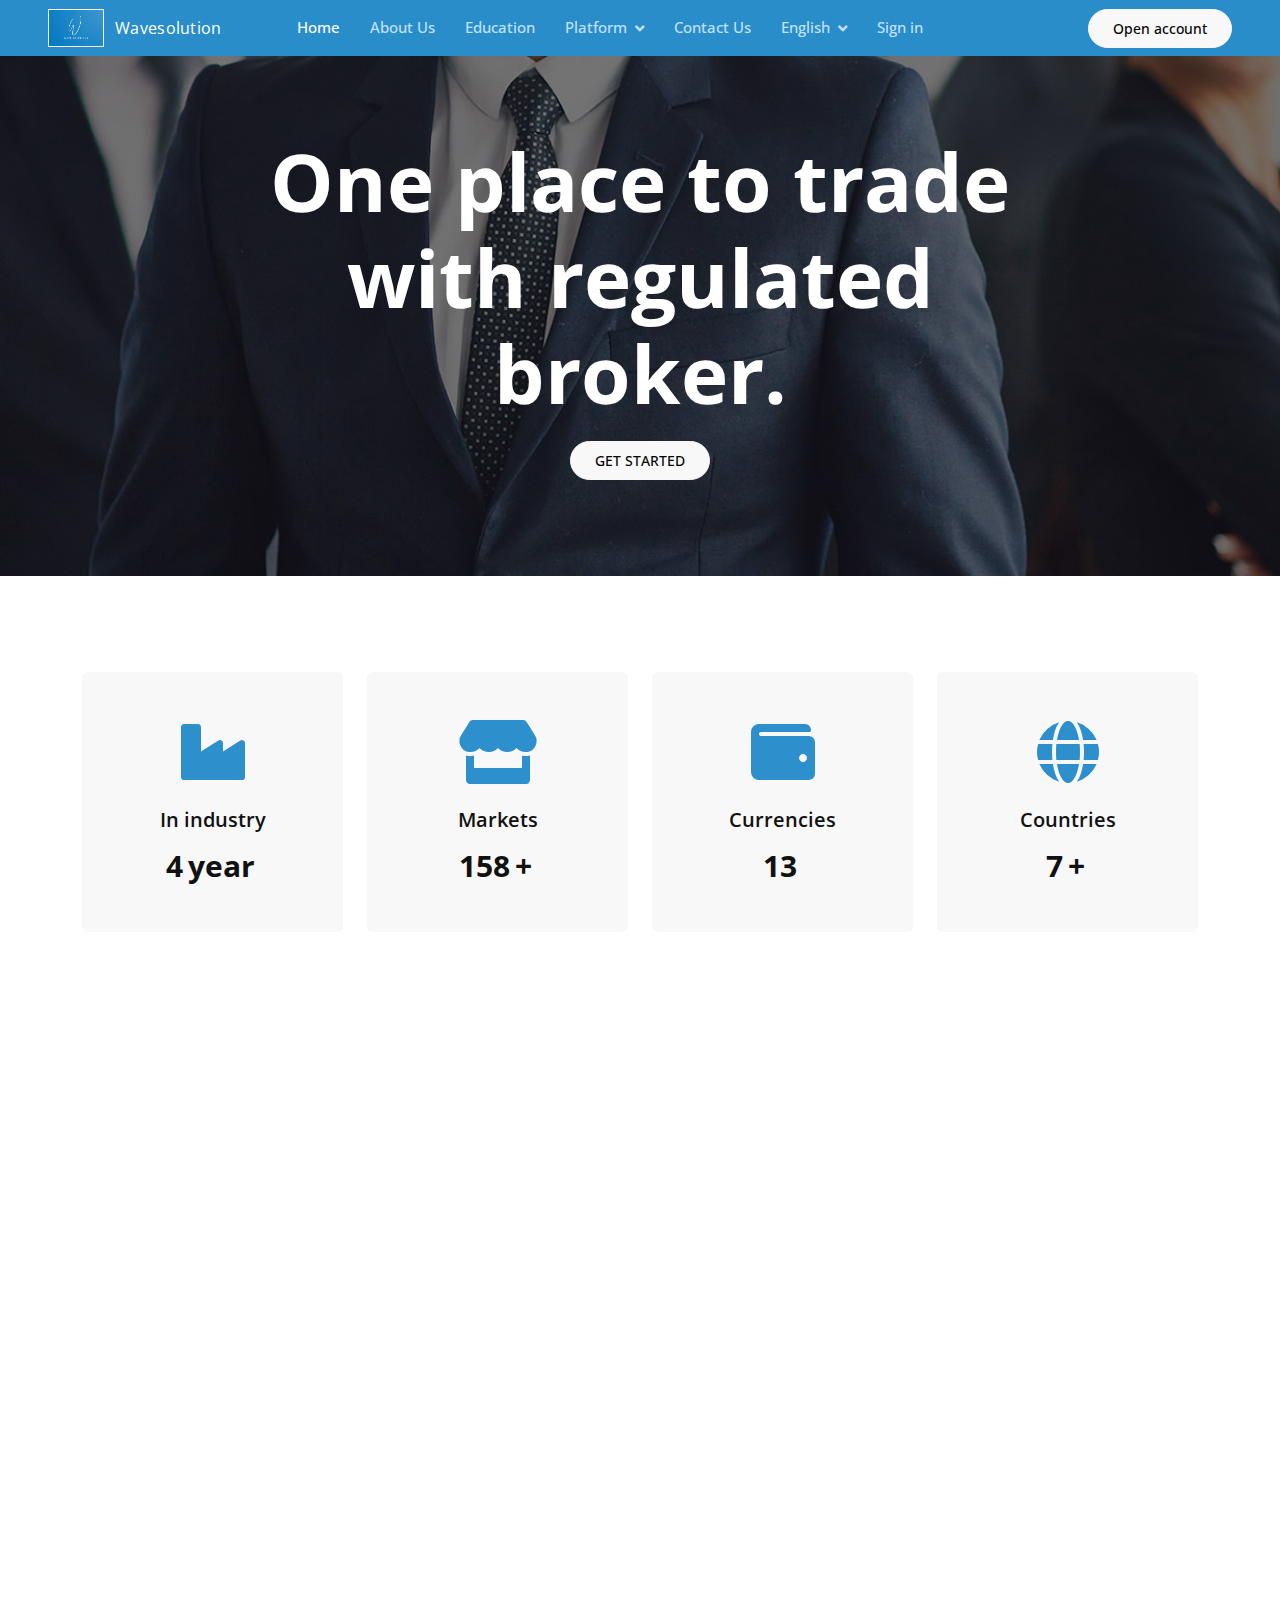
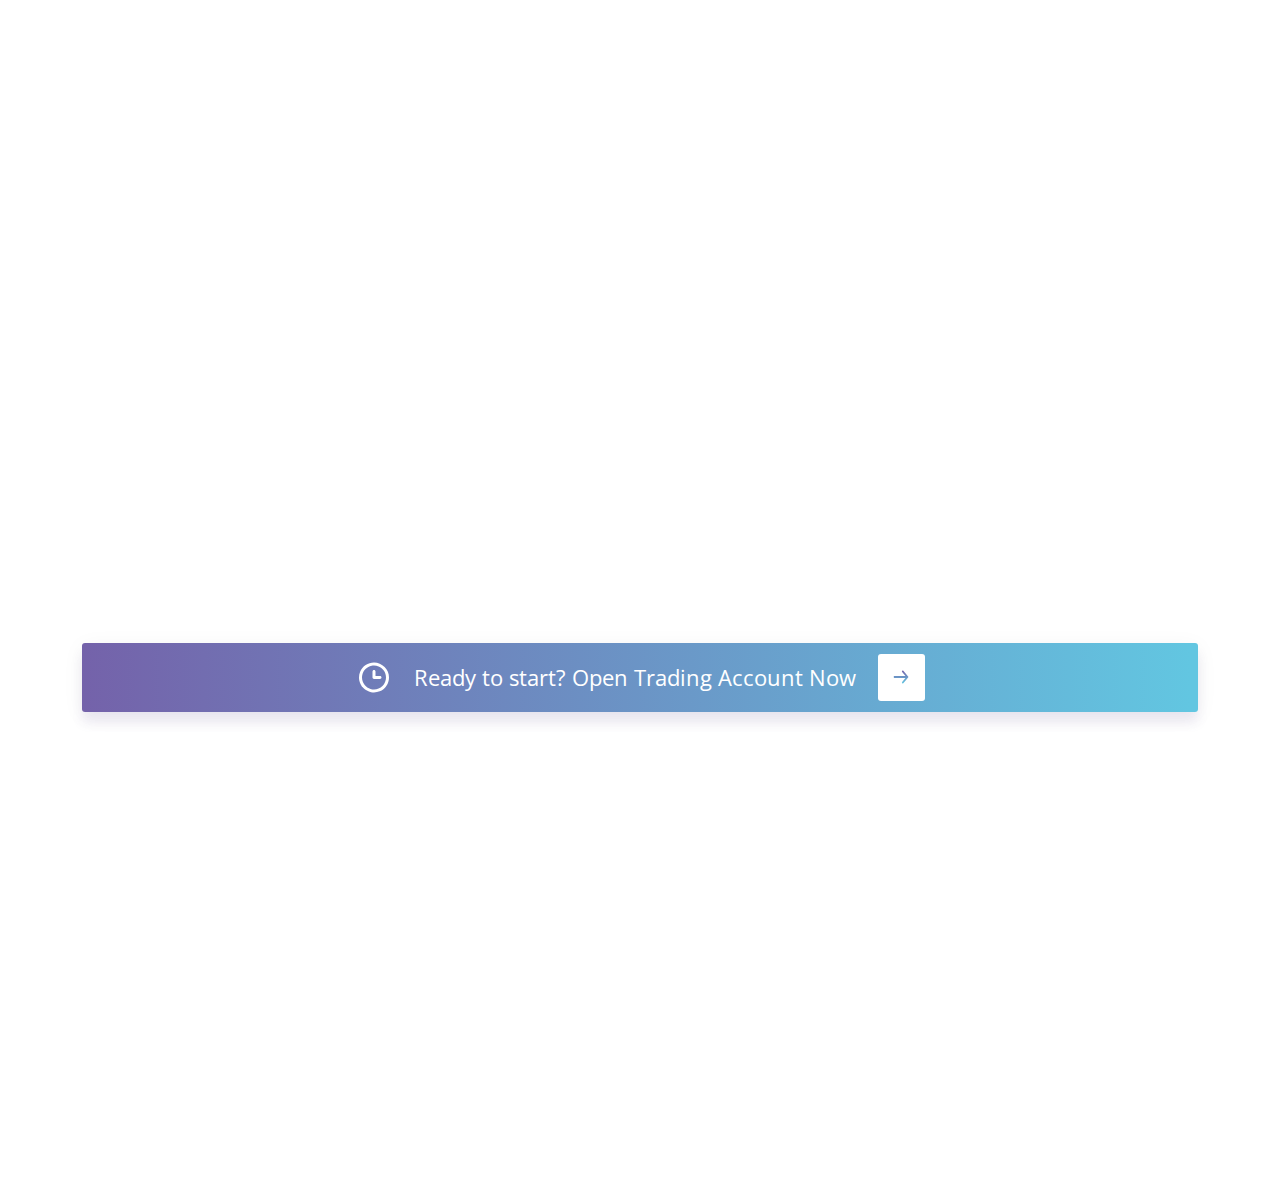
==== index.html @ cb343383 "Add links" ====
<!DOCTYPE html>
<html lang="en">

<head>
    <meta charset="utf-8">
    <title>Wavesolution - Home</title>
    <meta content="width=device-width, initial-scale=1.0" name="viewport">
    <meta content="" name="keywords">
    <meta content="" name="description">

    <!-- Favicon -->
    <link href="img/logo.jpg" rel="icon">

    <!-- Google Web Fonts -->
    <link rel="preconnect" href="https://fonts.googleapis.com">
    <link rel="preconnect" href="https://fonts.gstatic.com" crossorigin>
    <link href="https://fonts.googleapis.com/css2?family=Open+Sans:wght@400;500;600;700&display=swap" rel="stylesheet">

    <!-- Icon Font Stylesheet -->
    <link href="https://cdnjs.cloudflare.com/ajax/libs/font-awesome/5.10.0/css/all.min.css" rel="stylesheet">
    <link href="https://cdn.jsdelivr.net/npm/bootstrap-icons@1.4.1/font/bootstrap-icons.css" rel="stylesheet">

    <!-- Libraries Stylesheet -->
    <link href="lib/animate/animate.min.css" rel="stylesheet">
    <link href="lib/owlcarousel/assets/owl.carousel.min.css" rel="stylesheet">
    <link href="lib/lightbox/css/lightbox.min.css" rel="stylesheet">

    <!-- Customized Bootstrap Stylesheet -->
    <link href="css/bootstrap.min.css" rel="stylesheet">

    <!-- Template Stylesheet -->
    <link href="css/style.css" rel="stylesheet">
</head>

<body>
    <!-- Spinner Start -->
    <div id="spinner"
        class="show bg-white position-fixed translate-middle w-100 vh-100 top-50 start-50 d-flex align-items-center justify-content-center">
        <div class="spinner-border position-relative text-primary" style="width: 6rem; height: 6rem;" role="status">
        </div>
        <i class="fa fa-circle fa-2x text-primary position-absolute top-50 start-50 translate-middle"></i>
    </div>
    <!-- Spinner End -->

    <!--Header Start-->
    <!-- Topbar Start -->
    <div class="container-fluid bg-light px-0 wow fadeIn" data-wow-delay="0.1s">
        <div class="row gx-0 align-items-center d-lg-flex">
            <!-- TradingView Widget BEGIN -->
            <div class="tradingview-widget-container">
                <div class="tradingview-widget-container__widget"></div>
                <div class="tradingview-widget-copyright"><a href="https://www.tradingview.com/markets/" rel="noopener"
                        target="_blank"><span class="blue-text">Markets</span></a> by TradingView</div>
                <script type="text/javascript"
                    src="https://s3.tradingview.com/external-embedding/embed-widget-ticker-tape.js" async>
                    {
                        "symbols": [{
                                "proName": "FOREXCOM:SPXUSD",
                                "title": "S&P 500"
                            },
                            {
                                "proName": "FOREXCOM:NSXUSD",
                                "title": "US 100"
                            },
                            {
                                "proName": "FX_IDC:EURUSD",
                                "title": "EUR/USD"
                            },
                            {
                                "proName": "BITSTAMP:BTCUSD",
                                "title": "Bitcoin"
                            },
                            {
                                "proName": "BITSTAMP:ETHUSD",
                                "title": "Ethereum"
                            },
                            {
                                "description": "",
                                "proName": "BINANCE:BTCUSDT"
                            },
                            {
                                "description": "",
                                "proName": "NSE:NIFTY"
                            },
                            {
                                "description": "",
                                "proName": "NSE:BANKNIFTY"
                            },
                            {
                                "description": "",
                                "proName": "BITSTAMP:BTCUSD"
                            },
                            {
                                "description": "",
                                "proName": "OANDA:XAUUSD"
                            },
                            {
                                "description": "",
                                "proName": "FX:EURUSD"
                            },
                            {
                                "description": "",
                                "proName": "BINANCE:ETHUSDT"
                            },
                            {
                                "description": "",
                                "proName": "BINANCE:BTCUSDTPERP"
                            },
                            {
                                "description": "",
                                "proName": "TVC:DXY"
                            },
                            {
                                "description": "",
                                "proName": "FX:GBPUSD"
                            },
                            {
                                "description": "",
                                "proName": "FX:USDJPY"
                            },
                            {
                                "description": "",
                                "proName": "COINBASE:BTCUSD"
                            },
                            {
                                "description": "",
                                "proName": "AMEX:SPY"
                            },
                            {
                                "description": "",
                                "proName": "NASDAQ:AAPL"
                            },
                            {
                                "description": "",
                                "proName": "NASDAQ:AAPL"
                            },
                            {
                                "description": "",
                                "proName": "SP:SPX"
                            },
                            {
                                "description": "",
                                "proName": "BYBIT:BTCUSDT"
                            },
                            {
                                "description": "",
                                "proName": "FX:GBPJPY"
                            },
                            {
                                "description": "",
                                "proName": "FX:GBPJPY"
                            },
                            {
                                "description": "",
                                "proName": "NASDAQ:TSLA"
                            },
                            {
                                "description": "",
                                "proName": "TVC:GOLD"
                            },
                            {
                                "description": "",
                                "proName": "OANDA:EURUSD"
                            },
                            {
                                "description": "",
                                "proName": "BINANCE:SOLUSDT"
                            },
                            {
                                "description": "",
                                "proName": "NSE:BANKNIFTY1!"
                            },
                            {
                                "description": "",
                                "proName": "CME_MINI:ES1!"
                            },
                            {
                                "description": "",
                                "proName": "CME_MINI:ES1!"
                            },
                            {
                                "description": "",
                                "proName": "FX:AUDUSD"
                            },
                            {
                                "description": "",
                                "proName": "SGX:IN1!"
                            },
                            {
                                "description": "",
                                "proName": "NSE:NIFTY1!"
                            },
                            {
                                "description": "",
                                "proName": "OANDA:GBPUSD"
                            },
                            {
                                "description": "",
                                "proName": "OANDA:GBPJPY"
                            },
                            {
                                "description": "",
                                "proName": "BITSTAMP:ETHUSD"
                            },
                            {
                                "description": "",
                                "proName": "FOREXCOM:XAUUSD"
                            },
                            {
                                "description": "",
                                "proName": "CURRENCYCOM:US30"
                            },
                            {
                                "description": "",
                                "proName": "NASDAQ:QQQ"
                            },
                            {
                                "description": "",
                                "proName": "TVC:USOIL"
                            },
                            {
                                "description": "",
                                "proName": "COINBASE:ETHUSD"
                            },
                            {
                                "description": "",
                                "proName": "OANDA:NAS100USD"
                            },
                            {
                                "description": "",
                                "proName": "FX:USDCAD"
                            },
                            {
                                "description": "",
                                "proName": "INDEX:BTCUSD"
                            },
                            {
                                "description": "",
                                "proName": "BINANCE:ADAUSDT"
                            },
                            {
                                "description": "",
                                "proName": "NASDAQ:AMZN"
                            },
                            {
                                "description": "",
                                "proName": "CURRENCYCOM:US100"
                            },
                            {
                                "description": "",
                                "proName": "BYBIT:BTCUSD"
                            },
                            {
                                "description": "",
                                "proName": "OANDA:US30USD"
                            },
                            {
                                "description": "",
                                "proName": "OANDA:AUDUSD"
                            },
                            {
                                "description": "",
                                "proName": "NSE:RELIANCE"
                            },
                            {
                                "description": "",
                                "proName": "CME_MINI:NQ1!"
                            },
                            {
                                "description": "",
                                "proName": "BINANCE:BNBUSDT"
                            },
                            {
                                "description": "",
                                "proName": "FX:EURJPY"
                            },
                            {
                                "description": "",
                                "proName": "BINANCE:ETHUSDTPERP"
                            },
                            {
                                "description": "",
                                "proName": "OANDA:USDJPY"
                            }
                        ],
                        "showSymbolLogo": true,
                        "colorTheme": "light",
                        "isTransparent": false,
                        "displayMode": "adaptive",
                        "locale": "en"
                    }
                </script>
            </div>
            <!-- TradingView Widget END -->
        </div>
    </div>
    <!-- Topbar End -->


    <!-- Navbar Start -->
    <nav class="navbar navbar-expand-lg bg-primary navbar-dark sticky-top py-lg-0 px-lg-5 wow fadeIn"
        data-wow-delay="0.1s">
        
        <a href="index.html" class="navbar-brand m-0 p-0 fx-center">
            <img class="logo-img mr-11" src="img/logo.jpg" alt="Logo">
            <h1 class="fw-bold text-primary m-0 logo-title">wavesolution</h1>
        </a>
        <button type="button" class="navbar-toggler me-3" data-bs-toggle="collapse" data-bs-target="#navbarCollapse">
            <span class="navbar-toggler-icon"></span>
        </button>
        <div class="collapse navbar-collapse" id="navbarCollapse">
            <div class="navbar-nav me-auto p-3 p-lg-0">
                <a href="index.html" class="nav-item nav-link active">Home</a>
                <a href="about.html" class="nav-item nav-link">About Us</a>
                <a href="education.html" class="nav-item nav-link">Education</a>
                <div class="nav-item dropdown">
                    <a href="#" class="nav-item dropdown-toggle nav-link" data-bs-toggle="dropdown">Platform</a>
                    <div class="dropdown-menu border-0 rounded-0 rounded-bottom m-0">
                        <a href="trade.html" class="dropdown-item">Web platform</a>
                    </div>
                </div>
                <a href="contact.html" class="nav-item nav-link">Contact Us</a>
                <div class="nav-item dropdown">
                    <a href="#" class="nav-item dropdown-toggle nav-link" data-bs-toggle="dropdown">English</a>
                    <div class="dropdown-menu border-0 rounded-0 rounded-bottom m-0">
                        <a href="#" class="dropdown-item">Italiano</a>
                    </div>
                </div>
                <a href="https://account.wave-solution.com" class="nav-item nav-link">Sign in</a>

            </div>
            <a href="https://account.wave-solution.com" class="btn btn-sm btn-c-sm btn-light rounded-pill py-2 d-none px-4 d-lg-block">Open account</a>
        </div>
    </nav>
    <!-- Navbar End -->
    <!--Header Ends-->


    <!-- Carousel Start -->
    <div class="container-fluid p-0 mb-5 wow fadeIn" data-wow-delay="0.1s">
        <div id="header-carousel" class="carousel slide" data-bs-ride="carousel">
            <!-- <div class="carousel-indicators">
                <button type="button" data-bs-target="#header-carousel" data-bs-slide-to="0" class="active" aria-current="true" aria-label="Slide 1">
                    <img class="img-fluid" src="img/carousel-1.jpg" alt="Image">
                </button>
            </div> -->
            <div class="carousel-inner">
                <div class="carousel-item active">
                    <img class="w-100 img" src="img/carousel-1.jpg" alt="Image">
                    <div class="carousel-caption">
                        <div class="p-3" style="max-width: 900px;">
                            <h1 class="display-1 text-white mb-0 animated zoomIn">One place to trade with regulated
                                broker.</h1>
                            <a href="https://account.wave-solution.com"
                                class="btn btn-sm btn-c-sm btn-light rounded-pill py-2 px-4 d-lg-block mxw m-20-auto">GET
                                STARTED</a>
                        </div>
                    </div>
                </div>
            </div>
            <!-- <button class="carousel-control-prev" type="button" data-bs-target="#header-carousel"
                data-bs-slide="prev">
                <span class="carousel-control-prev-icon" aria-hidden="true"></span>
                <span class="visually-hidden">Previous</span>
            </button>
            <button class="carousel-control-next" type="button" data-bs-target="#header-carousel"
                data-bs-slide="next">
                <span class="carousel-control-next-icon" aria-hidden="true"></span>
                <span class="visually-hidden">Next</span>
            </button> -->
        </div>
    </div>
    <!-- Carousel End -->


    <!-- Facts Start -->
    <div class="container-xxl py-5">
        <div class="container">
            <div class="row g-4">
                <div class="col-lg-3 col-md-6 wow fadeInUp" data-wow-delay="0.1s">
                    <div class="fact-item bg-light rounded text-center h-100 p-5">
                        <i class="fa fa-industry fa-4x text-primary mb-4"></i>
                        <h5 class="mb-3">In industry</h5>
                        <div class="fx-centerX counterUp">
                            <h1 class="display-5 mb-0" data-toggle="counter-up">11</h1>
                            <h1 class="display-5 mb-0">year</h1>
                        </div>
                    </div>
                </div>
                <div class="col-lg-3 col-md-6 wow fadeInUp" data-wow-delay="0.3s">
                    <div class="fact-item bg-light rounded text-center h-100 p-5">
                        <i class="fa fa-store fa-4x text-primary mb-4"></i>
                        <h5 class="mb-3">Markets</h5>
                        <div class="fx-centerX counterUp">
                            <h1 class="display-5 mb-0" data-toggle="counter-up">450</h1>
                            <h1 class="display-5 mb-0">+</h1>
                        </div>
                    </div>
                </div>
                <div class="col-lg-3 col-md-6 wow fadeInUp" data-wow-delay="0.5s">
                    <div class="fact-item bg-light rounded text-center h-100 p-5 counterUp">
                        <i class="fa fa-wallet fa-4x text-primary mb-4"></i>
                        <h5 class="mb-3">Currencies</h5>
                        <h1 class="display-5 mb-0" data-toggle="counter-up">38</h1>
                    </div>
                </div>
                <div class="col-lg-3 col-md-6 wow fadeInUp" data-wow-delay="0.1s">
                    <div class="fact-item bg-light rounded text-center h-100 p-5">
                        <i class="fa fa-globe fa-4x text-primary mb-4"></i>
                        <h5 class="mb-3">Countries</h5>
                        <div class="fx-centerX counterUp">
                            <h1 class="display-5 mb-0" data-toggle="counter-up">20</h1>
                            <h1 class="display-5 mb-0">+</h1>
                        </div>
                    </div>
                </div>
            </div>
        </div>
    </div>
    <!-- Facts End -->


    <!-- About Start -->
    <div class="container-xxl py-5">
        <div class="container">
            <div class="row g-5">
                <div class="col-lg-6 wow fadeInUp" data-wow-delay="0.1s">
                    <div class="img-border br">
                        <img class="img-fluid" src="img/mt5.png" alt="metaTrader5">
                    </div>
                </div>
                <div class="col-lg-6 wow fadeInUp" data-wow-delay="0.5s">
                    <div class="h-100">
                        <h6 class="section-title bg-white text-start text-primary pe-3">The most advanced trading
                            platform</h6>
                        <h1 class="display-6 mb-4">Welcome to the <span class="text-primary">MT5</span> Platform.</h1>
                        <div class="fx-center-max">
                            <ul class="tr-cur pdl-none">
                                <li class="active deviceList" data-trader="windows">WINDOWS</li>
                                <li class="deviceList" data-trader="android">ANDROID</li>
                                <li class="deviceList" data-trader="ios">IOS</li>
                            </ul>
                        </div>
                        <div class="device-container">
                            <div class="device-content active" id="windows">
                                <h3>Trade on Windows</h3>
                                <p>Ideal for traders on the go, MT5 mobile brings new order types and detailed market
                                    depth information straight to your mobile device. Available for iOS and Android.</p>
                                <p class="dnf">Download for</p>
                                <ul class="download-list pdl-none">
                                    <li class="download-item">
                                        <a class="download-link fx_center"
                                            href="https://download.mql5.com/cdn/web/metaquotes.software.corp/mt5/mt5setup.exe?utm_source=www.metatrader5.com&utm_campaign=download">
                                            <svg class="icon" width="22" height="22" fill="none"
                                                xmlns="http://www.w3.org/2000/svg">
                                                <path
                                                    d="M0 3.16181L8.9375 1.92706V10.5889H0V3.16181ZM10.0368 1.78681L22 0V10.4479H10.0368V1.78681ZM0 11.5521H8.9375V20.2139L0 18.9743V11.5521ZM10.0368 11.5521H22V22L10.1771 20.3493L10.0368 11.5521Z"
                                                    fill="#293838" />
                                            </svg>
                                            <p class="text">WINDOWS</p>
                                        </a>
                                    </li>
                                </ul>
                            </div>
                            <div class="device-content" id="android">
                                <h3>Trade on Android</h3>
                                <p>Ideal for traders on the go, MT5 mobile brings new order types and detailed market
                                    depth information straight to your mobile device. Available for iOS and Android.</p>
                                <p class="dnf">Download for</p>
                                <ul class="download-list pdl-none">
                                    <li class="download-item">
                                        <a class="download-link fx_center" target="_blank"
                                            href="https://play.google.com/store/apps/details?id=net.metaquotes.metatrader5&hl=en&referrer=ref_id%3d5188164303003803572%26server%3dInvestGroup-Server">
                                            <svg class="icon" width="22" height="22" viewBox="0 0 22 22" fill="none"
                                                xmlns="http://www.w3.org/2000/svg">
                                                <path
                                                    d="M5.225 8.78697V13.7631C5.225 14.4245 4.70525 14.9532 4.04319 14.9532C3.38594 14.9532 2.75 14.4203 2.75 13.7631V8.78697C2.75 8.13797 3.38594 7.60515 4.04319 7.60515C4.69219 7.60515 5.225 8.13797 5.225 8.78697V8.78697ZM5.68906 15.5334C5.68906 16.2381 6.25625 16.8053 6.96094 16.8053H7.81619L7.82925 19.4308C7.82925 21.0162 10.2011 21.0038 10.2011 19.4308V16.8053H11.7996V19.4308C11.7996 21.008 14.1845 21.0121 14.1845 19.4308V16.8053H15.0521C15.2186 16.8047 15.3833 16.7714 15.5369 16.7072C15.6904 16.643 15.8298 16.5491 15.9471 16.431C16.0644 16.3129 16.1573 16.1728 16.2204 16.0188C16.2835 15.8648 16.3157 15.6999 16.3151 15.5334V7.82515H5.68906V15.5334ZM16.3453 7.40784H5.64163C5.64163 5.56878 6.74162 3.97034 8.37444 3.13709L7.55356 1.62047C7.43325 1.41009 7.7385 1.27672 7.84163 1.45684L8.67488 2.98653C10.1743 2.32034 11.8979 2.35472 13.3286 2.98653L14.1577 1.46097C14.2649 1.27603 14.5661 1.41353 14.4457 1.62459L13.6249 3.13709C15.2446 3.97034 16.3446 5.56947 16.3446 7.40784H16.3453ZM9.01037 5.02291C9.01037 4.90329 8.96286 4.78858 8.87828 4.704C8.7937 4.61942 8.67899 4.57191 8.55937 4.57191C8.31462 4.57191 8.12144 4.77816 8.12144 5.02291C8.12144 5.26766 8.31944 5.4739 8.55937 5.4739C8.81306 5.4739 9.01037 5.26766 9.01037 5.02291ZM13.8834 5.02291C13.8839 4.90525 13.8383 4.79207 13.7563 4.70772C13.6742 4.62338 13.5624 4.57461 13.4447 4.57191C13.3251 4.57191 13.2104 4.61942 13.1258 4.704C13.0413 4.78858 12.9937 4.90329 12.9937 5.02291C12.9937 5.14252 13.0413 5.25723 13.1258 5.34181C13.2104 5.42639 13.3251 5.4739 13.4447 5.4739C13.6854 5.4739 13.8834 5.26766 13.8834 5.02291V5.02291ZM17.9568 7.60584C17.3078 7.60584 16.775 8.12559 16.775 8.78765V13.7638C16.775 14.4252 17.3078 14.9538 17.9568 14.9538C18.6189 14.9538 19.25 14.421 19.25 13.7638V8.78765C19.25 8.12628 18.6141 7.60584 17.9568 7.60584Z"
                                                    fill="black" />
                                            </svg>
                                            <p class="text">ANDROID</p>
                                        </a>
                                    </li>
                                </ul>
                            </div>
                            <div class="device-content" id="ios">
                                <h3>Trade on iOS</h3>
                                <p>Ideal for traders on the go, MT5 mobile brings new order types and detailed market
                                    depth information straight to your mobile device. Available for iOS and Android.</p>
                                <p class="dnf">Download for</p>
                                <ul class="download-list pdl-none">
                                    <li class="download-item">
                                        <a class="download-link fx_center" target="_blank"
                                            href="https://apps.apple.com/us/app/metatrader-5-forex-stocks/id413251709">
                                            <svg class="icon" width="22" height="22" fill="none"
                                                xmlns="http://www.w3.org/2000/svg">
                                                <path
                                                    d="M20.2519 16.0321C19.7459 17.1524 19.5039 17.6533 18.854 18.6433C17.9461 20.0259 16.6642 21.7512 15.0793 21.7631C13.6697 21.7749 13.3058 20.8433 11.3927 20.8585C9.4795 20.8678 9.08096 21.78 7.66957 21.7656C6.08473 21.7512 4.87134 20.1968 3.96257 18.8168C1.42157 14.9456 1.15334 10.4085 2.7238 7.99445C3.8348 6.28268 5.59311 5.27745 7.24396 5.27745C8.92527 5.27745 9.98211 6.20145 11.3723 6.20145C12.7211 6.20145 13.5427 5.27491 15.4872 5.27491C16.9578 5.27491 18.513 6.07622 19.624 7.45884C15.989 9.45068 16.5796 14.6427 20.2519 16.0321ZM14.0115 3.72984C14.7189 2.82191 15.2553 1.54084 15.0607 0.234375C13.9066 0.313067 12.557 1.05007 11.7683 2.00453C11.0542 2.87353 10.4619 4.16476 10.6929 5.41368C11.952 5.4543 13.255 4.70376 14.0115 3.72984Z"
                                                    fill="#293838" />
                                            </svg>
                                            <p class="text">IOS</p>
                                        </a>
                                    </li>
                                </ul>
                            </div>
                        </div>
                    </div>
                </div>
            </div>
        </div>
    </div>
    <!-- About End -->


    <!-- Service Start -->
    <div class="container-xxl py-5">
        <div class="container">
            <div class="text-center mx-auto mb-5 wow fadeInUp" data-wow-delay="0.1s" style="max-width: 600px;">
                <h6 class="section-title bg-white text-center text-primary px-3">Wavesolution Capital</h6>
                <h1 class="display-6 mb-4">Why Choose Us?</h1>
            </div>
            <div class="row g-4">
                <div class="col-lg-4 col-md-6 wow fadeInUp" data-wow-delay="0.1s">
                    <div class="bx">
                        <div class="bx-wrap">
                            <svg class="icon" width="30" height="30" viewBox="0 0 30 30" fill="none"
                                xmlns="http://www.w3.org/2000/svg">
                                <path
                                    d="M12.625 26.875V24.5H17.375V26.875H24.5V29.25H5.5V26.875H12.625ZM0.75 22.125V0.75H29.25V22.125H0.75Z"
                                    fill="url(#paint0_linear_711_5)" />
                                <defs>
                                    <linearGradient id="paint0_linear_711_5" x1="15" y1="0.75" x2="15" y2="29.25"
                                        gradientUnits="userSpaceOnUse">
                                        <stop stop-color="#7462AA" />
                                        <stop offset="1" stop-color="#62C6E1" />
                                    </linearGradient>
                                </defs>
                            </svg>
                        </div>
                        <h4 class="title-mm">Trading Platforms</h4>
                        <p class="description">Give your forex trading an edge with robust, feature-rich and easy-to-use
                            MetaTrader 4, MetaTrader 5.</p>
                    </div>
                </div>
                <div class="col-lg-4 col-md-6 wow fadeInUp" data-wow-delay="0.3s">
                    <div class="bx">
                        <div class="bx-wrap">
                            <svg class="icon" width="38" height="38" viewBox="0 0 38 38" fill="none"
                                xmlns="http://www.w3.org/2000/svg">
                                <path
                                    d="M11.3999 20.2667V26.6001H17.7333M11.3999 11.4001V3.80006C11.3999 3.12818 11.6668 2.48381 12.1419 2.00872C12.617 1.53363 13.2614 1.26672 13.9333 1.26672H34.1999C34.8718 1.26672 35.5162 1.53363 35.9913 2.00872C36.4664 2.48381 36.7333 3.12818 36.7333 3.80006V24.0667C36.7333 24.7386 36.4664 25.383 35.9913 25.8581C35.5162 26.3332 34.8718 26.6001 34.1999 26.6001H26.5999L11.3999 11.4001ZM11.3999 11.4001H3.79993C3.12805 11.4001 2.48369 11.667 2.0086 12.1421C1.53351 12.6171 1.2666 13.2615 1.2666 13.9334V34.2001C1.2666 34.8719 1.53351 35.5163 2.0086 35.9914C2.48369 36.4665 3.12805 36.7334 3.79993 36.7334H24.0666C24.7385 36.7334 25.3828 36.4665 25.8579 35.9914C26.333 35.5163 26.5999 34.8719 26.5999 34.2001V26.6001L11.3999 11.4001ZM11.3999 11.4001V17.7334V11.4001ZM11.3999 11.4001H17.7333H11.3999ZM26.5999 26.6001H20.2666H26.5999ZM26.5999 26.6001V20.2667V26.6001ZM20.2666 11.4001H26.5999V17.7334L20.2666 11.4001Z"
                                    stroke="url(#paint0_linear_711_7)" />
                                <defs>
                                    <linearGradient id="paint0_linear_711_7" x1="18.9999" y1="1.26672" x2="18.9999"
                                        y2="36.7334" gradientUnits="userSpaceOnUse">
                                        <stop stop-color="#7462AA" />
                                        <stop offset="1" stop-color="#62C6E1" />
                                    </linearGradient>
                                </defs>
                            </svg>
                        </div>
                        <h4 class="title-mm">Multiple Account Types</h4>
                        <p class="description">Micro Account from only $250 Premium Account from just $1000 PAMM Account
                            for fund managers.</p>
                    </div>
                </div>
                <div class="col-lg-4 col-md-6 wow fadeInUp" data-wow-delay="0.5s">

                    <div class="bx">
                        <div class="bx-wrap">
                            <svg class="icon" width="38" height="34" viewBox="0 0 38 34" fill="none"
                                xmlns="http://www.w3.org/2000/svg">
                                <path
                                    d="M26.125 2.75C26.125 2.12011 26.3752 1.51602 26.8206 1.07062C27.266 0.625222 27.8701 0.375 28.5 0.375H33.25C33.8799 0.375 34.484 0.625222 34.9294 1.07062C35.3748 1.51602 35.625 2.12011 35.625 2.75V31.25H36.8125C37.1274 31.25 37.4295 31.3751 37.6522 31.5978C37.8749 31.8205 38 32.1226 38 32.4375C38 32.7524 37.8749 33.0545 37.6522 33.2772C37.4295 33.4999 37.1274 33.625 36.8125 33.625H1.1875C0.872555 33.625 0.57051 33.4999 0.347811 33.2772C0.125111 33.0545 0 32.7524 0 32.4375C0 32.1226 0.125111 31.8205 0.347811 31.5978C0.57051 31.3751 0.872555 31.25 1.1875 31.25H2.375V24.125C2.375 23.4951 2.62522 22.891 3.07062 22.4456C3.51602 22.0002 4.12011 21.75 4.75 21.75H9.5C10.1299 21.75 10.734 22.0002 11.1794 22.4456C11.6248 22.891 11.875 23.4951 11.875 24.125V31.25H14.25V14.625C14.25 13.9951 14.5002 13.391 14.9456 12.9456C15.391 12.5002 15.9951 12.25 16.625 12.25H21.375C22.0049 12.25 22.609 12.5002 23.0544 12.9456C23.4998 13.391 23.75 13.9951 23.75 14.625V31.25H26.125V2.75Z"
                                    fill="url(#paint0_linear_711_31)" />
                                <defs>
                                    <linearGradient id="paint0_linear_711_31" x1="19" y1="0.375" x2="19" y2="33.625"
                                        gradientUnits="userSpaceOnUse">
                                        <stop stop-color="#7462AA" />
                                        <stop offset="1" stop-color="#62C6E1" />
                                    </linearGradient>
                                </defs>
                            </svg>
                        </div>
                        <h4 class="title-mm">Forex Trading Leverage</h4>
                        <p class="description">Get competitive leverage of up to 500:1 in over 50 currency pairs and
                            widen your exposure to the global forex markets.</p>
                    </div>

                </div>
                <div class="col-lg-4 col-md-6 wow fadeInUp" data-wow-delay="0.1s">

                    <div class="bx">
                        <div class="bx-wrap">
                            <svg class="icon" width="34" height="22" viewBox="0 0 34 22" fill="none"
                                xmlns="http://www.w3.org/2000/svg">
                                <path
                                    d="M7.5 14.1667H4.33333C3.45888 14.1667 2.75 14.8756 2.75 15.7501V18.9167C2.75 19.7912 3.45888 20.5001 4.33333 20.5001H7.5C8.37445 20.5001 9.08333 19.7912 9.08333 18.9167V15.7501C9.08333 14.8756 8.37445 14.1667 7.5 14.1667Z"
                                    stroke="url(#paint0_linear_1_15)" stroke-width="2" stroke-linecap="round"
                                    stroke-linejoin="round" />
                                <path
                                    d="M29.6666 14.1667H26.5C25.6255 14.1667 24.9166 14.8756 24.9166 15.7501V18.9167C24.9166 19.7912 25.6255 20.5001 26.5 20.5001H29.6666C30.5411 20.5001 31.25 19.7912 31.25 18.9167V15.7501C31.25 14.8756 30.5411 14.1667 29.6666 14.1667Z"
                                    stroke="url(#paint1_linear_1_15)" stroke-width="2" stroke-linecap="round"
                                    stroke-linejoin="round" />
                                <path
                                    d="M18.5833 1.5H15.4166C14.5421 1.5 13.8333 2.20888 13.8333 3.08333V6.25C13.8333 7.12445 14.5421 7.83333 15.4166 7.83333H18.5833C19.4577 7.83333 20.1666 7.12445 20.1666 6.25V3.08333C20.1666 2.20888 19.4577 1.5 18.5833 1.5Z"
                                    stroke="url(#paint2_linear_1_15)" stroke-width="2" stroke-linecap="round"
                                    stroke-linejoin="round" />
                                <path
                                    d="M29.6666 4.66675H20.1666M13.8333 5.45841C11.727 5.80909 9.80033 6.85909 8.36401 8.43903C6.9277 10.019 6.06553 12.0367 5.91659 14.1667L13.8333 5.45841ZM20.1666 5.45841C22.2728 5.80909 24.1995 6.85909 25.6358 8.43903C27.0721 10.019 27.9343 12.0367 28.0833 14.1667L20.1666 5.45841ZM13.8333 4.66675H4.33325H13.8333Z"
                                    stroke="url(#paint3_linear_1_15)" stroke-width="2" stroke-linecap="round"
                                    stroke-linejoin="round" />
                                <path
                                    d="M2.74996 6.24992C3.62441 6.24992 4.33329 5.54104 4.33329 4.66659C4.33329 3.79213 3.62441 3.08325 2.74996 3.08325C1.87551 3.08325 1.16663 3.79213 1.16663 4.66659C1.16663 5.54104 1.87551 6.24992 2.74996 6.24992Z"
                                    stroke="url(#paint4_linear_1_15)" stroke-width="2" stroke-linecap="round"
                                    stroke-linejoin="round" />
                                <path
                                    d="M31.25 6.24992C32.1244 6.24992 32.8333 5.54104 32.8333 4.66659C32.8333 3.79213 32.1244 3.08325 31.25 3.08325C30.3755 3.08325 29.6666 3.79213 29.6666 4.66659C29.6666 5.54104 30.3755 6.24992 31.25 6.24992Z"
                                    stroke="url(#paint5_linear_1_15)" stroke-width="2" stroke-linecap="round"
                                    stroke-linejoin="round" />
                                <defs>
                                    <linearGradient id="paint0_linear_1_15" x1="5.91667" y1="14.1667" x2="5.91667"
                                        y2="20.5001" gradientUnits="userSpaceOnUse">
                                        <stop stop-color="#7462AA" />
                                        <stop offset="1" stop-color="#62C6E1" />
                                    </linearGradient>
                                    <linearGradient id="paint1_linear_1_15" x1="28.0833" y1="14.1667" x2="28.0833"
                                        y2="20.5001" gradientUnits="userSpaceOnUse">
                                        <stop stop-color="#7462AA" />
                                        <stop offset="1" stop-color="#62C6E1" />
                                    </linearGradient>
                                    <linearGradient id="paint2_linear_1_15" x1="16.9999" y1="1.5" x2="16.9999"
                                        y2="7.83333" gradientUnits="userSpaceOnUse">
                                        <stop stop-color="#7462AA" />
                                        <stop offset="1" stop-color="#62C6E1" />
                                    </linearGradient>
                                    <linearGradient id="paint3_linear_1_15" x1="16.9999" y1="4.66675" x2="16.9999"
                                        y2="14.1667" gradientUnits="userSpaceOnUse">
                                        <stop stop-color="#7462AA" />
                                        <stop offset="1" stop-color="#62C6E1" />
                                    </linearGradient>
                                    <linearGradient id="paint4_linear_1_15" x1="2.74996" y1="3.08325" x2="2.74996"
                                        y2="6.24992" gradientUnits="userSpaceOnUse">
                                        <stop stop-color="#7462AA" />
                                        <stop offset="1" stop-color="#62C6E1" />
                                    </linearGradient>
                                    <linearGradient id="paint5_linear_1_15" x1="31.25" y1="3.08325" x2="31.25"
                                        y2="6.24992" gradientUnits="userSpaceOnUse">
                                        <stop stop-color="#7462AA" />
                                        <stop offset="1" stop-color="#62C6E1" />
                                    </linearGradient>
                                </defs>
                            </svg>
                        </div>
                        <h4 class="title-mm">Superior Trading Tools</h4>
                        <p class="description">18 Trading Tools Execute Trades directly with One Click Trading Breaking
                            Market News and Analysis.</p>
                    </div>

                </div>
                <div class="col-lg-4 col-md-6 wow fadeInUp" data-wow-delay="0.3s">

                    <div class="bx">
                        <div class="bx-wrap">
                            <svg class="icon" width="32" height="32" viewBox="0 0 32 32" fill="none"
                                xmlns="http://www.w3.org/2000/svg">
                                <path
                                    d="M28.5004 16.0001H3.41246M29.102 1.35427H2.89788C2.48485 1.3646 2.09222 1.53596 1.80379 1.83178C1.51537 2.1276 1.354 2.52444 1.35413 2.9376V29.1418C1.35413 29.5617 1.52094 29.9644 1.81787 30.2614C2.11481 30.5583 2.51753 30.7251 2.93746 30.7251H29.1416C29.5616 30.7251 29.9643 30.5583 30.2612 30.2614C30.5581 29.9644 30.725 29.5617 30.725 29.1418V2.89802C30.7198 2.69007 30.6738 2.48517 30.5894 2.29503C30.5051 2.10489 30.3841 1.93324 30.2334 1.78988C30.0827 1.64651 29.9052 1.53425 29.711 1.45951C29.5169 1.38476 29.31 1.349 29.102 1.35427V1.35427ZM3.41246 7.6401H6.57913V10.8068H3.41246V7.6401ZM6.57913 21.8901H3.41246V18.7234H6.57913V21.8901ZM3.41246 24.6134H6.57913V27.7801H3.41246V24.6134ZM3.41246 4.65552H28.5004H3.41246ZM9.30246 9.22343H28.5004H9.30246ZM9.30246 20.3464H28.5004H9.30246ZM9.30246 26.2205H28.5004H9.30246Z"
                                    stroke="url(#paint0_linear_711_43)" stroke-linecap="round"
                                    stroke-linejoin="round" />
                                <defs>
                                    <linearGradient id="paint0_linear_711_43" x1="16.0395" y1="1.35376" x2="16.0395"
                                        y2="30.7251" gradientUnits="userSpaceOnUse">
                                        <stop stop-color="#7462AA" />
                                        <stop offset="1" stop-color="#62C6E1" />
                                    </linearGradient>
                                </defs>
                            </svg>
                        </div>
                        <h4 class="title-mm">Global Regulated Broker</h4>
                        <p class="description">Boost your trading experience with a licensed and fully regulated Global
                            forex broker, with multiple awards to their name.</p>
                    </div>

                </div>
                <div class="col-lg-4 col-md-6 wow fadeInUp" data-wow-delay="0.5s">
                    <div class="bx">
                        <div class="bx-wrap">
                            <svg class="icon" width="30" height="28" viewBox="0 0 30 28" fill="none"
                                xmlns="http://www.w3.org/2000/svg">
                                <path
                                    d="M7.08329 1.33325L12.625 6.87492M22.9166 26.6666V7.66659V26.6666ZM22.9166 26.6666L17.375 21.1249L22.9166 26.6666ZM22.9166 26.6666L28.4583 21.1249L22.9166 26.6666ZM7.08329 21.9166V1.33325V21.9166ZM7.08329 1.33325L1.54163 6.87492L7.08329 1.33325Z"
                                    stroke="url(#paint0_linear_711_45)" stroke-width="2" stroke-linecap="round"
                                    stroke-linejoin="round" />
                                <defs>
                                    <linearGradient id="paint0_linear_711_45" x1="15" y1="1.33325" x2="15" y2="26.6666"
                                        gradientUnits="userSpaceOnUse">
                                        <stop stop-color="#7462AA" />
                                        <stop offset="1" stop-color="#62C6E1" />
                                    </linearGradient>
                                </defs>
                            </svg>
                        </div>
                        <h4 class="title-mm">Low Latency Execution</h4>
                        <p class="description">Get all the available market prices and tight spreads, with ultra-low
                            latency execution and minimal slippage.</p>
                    </div>

                </div>
            </div>
        </div>
    </div>
    <!-- Service End -->

    <!--start trading-->
    <div class="trading-account">
        <div class="container">
            <a href="#" class="trading-account__inner fx_centerX">
                <svg class="icon" width="36" height="37" fill="none" xmlns="http://www.w3.org/2000/svg">
                    <path
                        d="M18 3.5C15.0333 3.5 12.1332 4.37973 9.66645 6.02796C7.19972 7.67618 5.27713 10.0189 4.14181 12.7597C3.0065 15.5006 2.70945 18.5166 3.28823 21.4264C3.86701 24.3361 5.29562 27.0088 7.39341 29.1066C9.49119 31.2044 12.1639 32.633 15.0737 33.2118C17.9834 33.7906 20.9994 33.4935 23.7403 32.3582C26.4812 31.2229 28.8238 29.3003 30.4721 26.8336C32.1203 24.3668 33 21.4667 33 18.5C33 16.5302 32.612 14.5796 31.8582 12.7597C31.1044 10.9399 29.9995 9.28628 28.6066 7.8934C27.2137 6.50052 25.5601 5.39563 23.7403 4.64181C21.9204 3.88799 19.9698 3.5 18 3.5ZM18 30.5C15.6266 30.5 13.3066 29.7962 11.3332 28.4776C9.35977 27.1591 7.8217 25.2849 6.91345 23.0922C6.0052 20.8995 5.76756 18.4867 6.23058 16.1589C6.69361 13.8311 7.8365 11.6929 9.51473 10.0147C11.193 8.33649 13.3312 7.1936 15.6589 6.73058C17.9867 6.26755 20.3995 6.50519 22.5922 7.41345C24.7849 8.3217 26.6591 9.85977 27.9776 11.8332C29.2962 13.8065 30 16.1266 30 18.5C30 21.6826 28.7357 24.7348 26.4853 26.9853C24.2349 29.2357 21.1826 30.5 18 30.5Z"
                        fill="white" />
                    <path
                        d="M24 17H19.5V12.5C19.5 12.1022 19.342 11.7206 19.0607 11.4393C18.7794 11.158 18.3978 11 18 11C17.6022 11 17.2206 11.158 16.9393 11.4393C16.658 11.7206 16.5 12.1022 16.5 12.5V18.5C16.5 18.8978 16.658 19.2794 16.9393 19.5607C17.2206 19.842 17.6022 20 18 20H24C24.3978 20 24.7794 19.842 25.0607 19.5607C25.342 19.2794 25.5 18.8978 25.5 18.5C25.5 18.1022 25.342 17.7206 25.0607 17.4393C24.7794 17.158 24.3978 17 24 17Z"
                        fill="white" />
                </svg>
                <p class="text">Ready to start? Open Trading Account Now</p>
                <div class="enter-icon">
                    <svg class="icon" width="22" height="22" fill="none" xmlns="http://www.w3.org/2000/svg">
                        <path
                            d="M4.58341 11.9168H15.4551L12.1276 15.9135C12.0505 16.0062 11.9925 16.1131 11.9568 16.2283C11.9211 16.3434 11.9084 16.4644 11.9195 16.5844C11.9418 16.8268 12.0595 17.0504 12.2467 17.206C12.4339 17.3616 12.6753 17.4364 12.9177 17.4141C13.1601 17.3918 13.3837 17.274 13.5392 17.0868L18.1226 11.5868C18.1534 11.5431 18.181 11.4971 18.2051 11.4493C18.2051 11.4035 18.2509 11.376 18.2692 11.3302C18.3108 11.2251 18.3326 11.1132 18.3334 11.0002C18.3326 10.8871 18.3108 10.7753 18.2692 10.6702C18.2692 10.6243 18.2234 10.5968 18.2051 10.551C18.181 10.5032 18.1534 10.4572 18.1226 10.4135L13.5392 4.9135C13.4531 4.81002 13.3451 4.72681 13.2231 4.66977C13.1011 4.61274 12.9681 4.58328 12.8334 4.5835C12.6192 4.58308 12.4117 4.65767 12.2467 4.79433C12.1539 4.87128 12.0772 4.96579 12.021 5.07244C11.9647 5.1791 11.9301 5.2958 11.919 5.41586C11.9079 5.53592 11.9207 5.65699 11.9565 5.77212C11.9922 5.88726 12.0504 5.9942 12.1276 6.08683L15.4551 10.0835H4.58341C4.3403 10.0835 4.10714 10.1801 3.93523 10.352C3.76333 10.5239 3.66675 10.7571 3.66675 11.0002C3.66675 11.2433 3.76333 11.4764 3.93523 11.6483C4.10714 11.8203 4.3403 11.9168 4.58341 11.9168Z"
                            fill="url(#paint0_linear_101_903)" />
                        <defs>
                            <linearGradient id="paint0_linear_101_903" x1="11.0001" y1="4.5835" x2="11.0001" y2="17.418"
                                gradientUnits="userSpaceOnUse">
                                <stop stop-color="#7462AA" />
                                <stop offset="1" stop-color="#62C6E1" />
                            </linearGradient>
                        </defs>
                    </svg>
                </div>
            </a>
        </div>
    </div>
    <!--start trading end-->

    <!-- Footer Start -->
    <div class="container-fluid bg-dark text-body footer mt-5 pt-5 wow fadeIn" data-wow-delay="0.1s">
        <div class="container py-5">
            <div class="row g-5">
                <div class="col-lg-4 col-md-6">
                    <h5 class="text-light mb-4">Company</h5>
                    <a class="btn btn-link" href="terms-condition.html">Terms & Conditions</a>
                    <a class="btn btn-link" href="#">Privacy Policy</a>
                    <a class="btn btn-link" href="about.html">About Us</a>
                    <a class="btn btn-link" href="contact.html">Contact</a>
                </div>
                <div class="col-lg-4 col-md-6">
                    <h5 class="text-light mb-4">Quick Links</h5>
                    <a class="btn btn-link"
                        href="https://download.mql5.com/cdn/web/metaquotes.software.corp/mt5/mt5setup.exe?utm_source=www.metatrader5.com&utm_campaign=download">Download</a>
                    <a class="btn btn-link" href="#">Web Platform MT5</a>
                    <a class="btn btn-link" href="https://account.wave-solution.com">Open Account</a>
                    <a class="btn btn-link" href="https://account.wave-solution.com">Log in</a>
                </div>
                <form class="col-lg-4 col-md-6">
                    <h5 class="text-light mb-4">Subscribe Us</h5>
                    <p>Subscribe to get latest news article and resources.</p>
                    <div class="position-relative mx-auto" style="max-width: 400px;">
                        <input class="form-control bg-transparent border-secondary w-100 py-3 ps-4 pe-5" type="text"
                            placeholder="Subscribe Now...">
                        <button type="button" class="btn btn-primary py-2 position-absolute top-0 end-0 mt-2 me-2">
                            <svg width="24" height="24" viewBox="0 0 24 24" fill="none"
                                xmlns="http://www.w3.org/2000/svg">
                                <path
                                    d="M21.426 11.0949L4.42601 3.09492C4.25482 3.01437 4.0643 2.98404 3.87657 3.00743C3.68883 3.03083 3.51158 3.107 3.36541 3.22711C3.21923 3.34721 3.11012 3.50632 3.05076 3.68595C2.99139 3.86558 2.98419 4.05837 3.03001 4.24192L4.24201 9.09092L12 11.9999L4.24201 14.9089L3.03001 19.7579C2.98333 19.9416 2.98992 20.1348 3.04902 20.3149C3.10811 20.495 3.21726 20.6545 3.3637 20.7748C3.51014 20.8951 3.68782 20.9713 3.87594 20.9943C4.06406 21.0173 4.25486 20.9863 4.42601 20.9049L21.426 12.9049C21.5978 12.8242 21.7431 12.6962 21.8448 12.5359C21.9466 12.3757 22.0006 12.1898 22.0006 11.9999C22.0006 11.8101 21.9466 11.6242 21.8448 11.4639C21.7431 11.3037 21.5978 11.1757 21.426 11.0949V11.0949Z"
                                    fill="white" />
                            </svg>
                        </button>
                    </div>
                </form>
            </div>
        </div>
        <div class="container-fluid copyright">
            <div class="container">
                <div class="row">
                    <div class="fx-centerX w-100">
                        The domain wave-solution.com is operated by WaveSolutions LTD, which is regulated by the l Marshall Islands under license no. 114692.
                    </div>
                </div>
                <div class="fx-centerX w-100 mt-2">
                    <div class="tx-mm text-center text-md-start mb-3 mb-md-0">
                        &copy; <a href="index.html">Wavesolution</a>, All Right Reserved.
                    </div>
                </div>
            </div>
        </div>
    </div>
    <!-- Footer End -->




    <!-- JavaScript Libraries -->
    <script src="https://code.jquery.com/jquery-3.4.1.min.js"></script>
    <script src="https://cdn.jsdelivr.net/npm/bootstrap@5.0.0/dist/js/bootstrap.bundle.min.js"></script>
    <script src="lib/wow/wow.min.js"></script>
    <script src="lib/easing/easing.min.js"></script>
    <script src="lib/waypoints/waypoints.min.js"></script>
    <script src="lib/counterup/counterup.min.js"></script>
    <script src="lib/owlcarousel/owl.carousel.min.js"></script>
    <script src="lib/lightbox/js/lightbox.min.js"></script>

    <!-- Template Javascript -->
    <script src="js/main.js"></script>
    <script src="js/script.js"></script>
</body>

</html>
---- css/style.css ----
/********** Template CSS **********/
:root {
    --primary: #009CFF;
    --secondary: #777777;
    --light: #F8F8F8;
    --dark: #252525;
}

.back-to-top {
    position: fixed;
    display: none;
    right: 30px;
    bottom: 30px;
    z-index: 99;
}


/*** Spinner ***/
#spinner {
    opacity: 0;
    visibility: hidden;
    transition: opacity .5s ease-out, visibility 0s linear .5s;
    z-index: 99999;
}

#spinner.show {
    transition: opacity .5s ease-out, visibility 0s linear 0s;
    visibility: visible;
    opacity: 1;
}


/*** Button ***/
.btn {
    font-weight: 500;
    transition: .5s;
}

.btn.btn-primary {
    color: #FFFFFF;
}

.btn-square {
    width: 38px;
    height: 38px;
}

.btn-sm-square {
    width: 32px;
    height: 32px;
}

.btn-lg-square {
    width: 48px;
    height: 48px;
}

.btn-square,
.btn-sm-square,
.btn-lg-square {
    padding: 0;
    display: flex;
    align-items: center;
    justify-content: center;
    font-weight: normal;
}


/*** Navbar ***/
.navbar .dropdown-toggle::after {
    border: none;
    content: "\f107";
    font-family: "Font Awesome 5 Free";
    font-weight: 900;
    vertical-align: middle;
    margin-left: 8px;
}

.navbar .navbar-nav .nav-link {
    margin-right: 30px;
    padding: 16px 0;
    color: #c2e2ff;
    font-weight: 500;
    outline: none;
    font-size: 15px;
}

.navbar .navbar-nav .nav-link:hover,
.navbar .navbar-nav .nav-link.active {
    color: #FFFFFF;
}

.navbar.sticky-top {
    top: -100px;
    transition: .5s;
}

@media (max-width: 991.98px) {
    .navbar .navbar-nav .nav-link {
        margin-right: 0;
        padding: 8px 0;
    }

    .navbar .navbar-nav {
        margin-top: 8px;
        border-top: 1px solid rgba(256, 256, 256, .1)
    }
}

@media (min-width: 992px) {
    .navbar .nav-item .dropdown-menu {
        display: block;
        visibility: hidden;
        top: 100%;
        transform: rotateX(-75deg);
        transform-origin: 0% 0%;
        transition: .5s;
        opacity: 0;
    }

    .navbar .nav-item:hover .dropdown-menu {
        transform: rotateX(0deg);
        visibility: visible;
        transition: .5s;
        opacity: 1;
    }
}


/*** Header ***/
#header-carousel .carousel-caption {
    top: 0;
    left: 0;
    right: 0;
    bottom: 0;
    display: flex;
    flex-direction: column;
    align-items: center;
    justify-content: center;
    background: rgba(0, 0, 0, .5);
    z-index: 1;
}

#header-carousel .carousel-control-prev,
#header-carousel .carousel-control-next {
    width: 10%;
}

#header-carousel .carousel-control-prev-icon,
#header-carousel .carousel-control-next-icon {
    width: 3rem;
    height: 3rem;
}

@media (max-width: 768px) {
    #header-carousel .carousel-item {
        position: relative;
        min-height: 500px;
    }
    
    #header-carousel .carousel-item img {
        position: absolute;
        width: 100%;
        height: 100%;
        object-fit: cover;
    }
}

#header-carousel .carousel-indicators [data-bs-target] {
    width: 60px;
    height: 60px;
    text-indent: 0;
    margin-bottom: 15px;
    border: 2px solid #FFFFFF;
    border-radius: 60px;
    overflow: hidden;
}

#header-carousel .carousel-indicators [data-bs-target] img {
    width: 100%;
    height: 100%;
    object-fit: cover;
}

.page-header {
    background: linear-gradient(rgba(0, 0, 0, .5), rgba(0, 0, 0, .5)), url(../img/carousel-1.jpg) center center no-repeat;
    background-size: cover;
}

.breadcrumb-item+.breadcrumb-item::before {
    color: var(--secondary);
}

.page-header .breadcrumb-item+.breadcrumb-item::before {
    color: var(--light);
}


/*** Section Title ***/
.section-title {
    position: relative;
    display: inline-block;
    text-transform: uppercase;
}

.section-title::before {
    position: absolute;
    content: "";
    width: calc(100% + 80px);
    height: 2px;
    top: 4px;
    left: -40px;
    background: var(--primary);
    z-index: -1;
}

.section-title::after {
    position: absolute;
    content: "";
    width: calc(100% + 120px);
    height: 2px;
    bottom: 4px;
    left: -60px;
    background: var(--primary);
    z-index: -1;
}

.section-title.text-start::before {
    width: calc(100% + 40px);
    left: 0;
}

.section-title.text-start::after {
    width: calc(100% + 60px);
    left: 0;
}



/*** Img Border ***/
.img-border {
    position: relative;
    height: 100%;
    min-height: 400px;
}

.img-border::before {
    position: absolute;
    content: "";
    top: 0;
    left: 0;
    right: 3rem;
    bottom: 3rem;
    border: 5px solid var(--primary);
    border-radius: 6px;
}

.img-border img {
    position: absolute;
    top: 3rem;
    left: 3rem;
    width: calc(100% - 3rem);
    height: calc(100% - 3rem);
    object-fit: cover;
    border-radius: 6px;
}


/*** Facts ***/
.fact-item {
    transition: .5s;
}

.fact-item:hover {
    margin-top: -10px;
    background: #FFFFFF !important;
    box-shadow: 0 0 45px rgba(0, 0, 0, .07);
}


/*** Service ***/
.service-item {
    box-shadow: 0 0 45px rgba(0, 0, 0, .07);
    border: 1px solid transparent;
    transition: .5s;
}

.service-item:hover {
    margin-top: -10px;
    box-shadow: none;
    border: 1px solid #DEE2E6;
}


/*** Feature ***/
.progress {
    height: 5px;
}

.progress .progress-bar {
    width: 0px;
    transition: 3s;
}


/*** Project ***/
.project-item a {
    position: absolute;
    width: 100%;
    height: 100%;
    top: 0;
    left: 0;
    display: flex;
    align-items: center;
    justify-content: center;
    color: #FFFFFF;
    background: rgba(0, 0, 0, .5);
    border-radius: 6px;
    opacity: 0;
    transition: .5s;
}

.project-item:hover a {
    opacity: 1;
}

.project-carousel .owl-dots {
    display: flex;
    align-items: center;
    justify-content: center;
    flex-wrap: wrap;
    margin-top: 20px;
}

.project-carousel .owl-dot {
    width: 35px;
    height: 35px;
    margin: 3px;
    display: flex;
    align-items: center;
    justify-content: center;
    border: 1px solid #DEE2E6;
    border-radius: 35px;
    transition: .5s;
}

.project-carousel .owl-dot:hover,
.project-carousel .owl-dot.active {
    color: #FFFFFF;
    border-color: var(--primary);
    background: var(--primary);
}


/*** Team ***/
.team-item {
    box-shadow: 0 0 45px rgba(0, 0, 0, .07);
}

.team-item .team-text {
    position: relative;
    height: 65px;
    overflow: hidden;
}

.team-item .team-title {
    position: absolute;
    width: 100%;
    height: 100%;
    top: 0;
    left: 0;
    display: flex;
    flex-direction: column;
    align-items: center;
    justify-content: center;
    transition: .5s;
}

.team-item:hover .team-title {
    top: -65px;
}

.team-item .team-social {
    position: absolute;
    width: 100%;
    height: 100%;
    top: 65px;
    left: 0;
    display: flex;
    align-items: center;
    justify-content: center;
    background: #FFFFFF;
    transition: .5s;
}

.team-item .team-social .btn {
    margin: 0 3px;
}

.team-item:hover .team-social {
    top: 0;
}


/*** Testimonial ***/

.testimonial-carousel .owl-item .testimonial-item img {
    width: 60px;
    height: 60px;
}

.testimonial-carousel .owl-item .testimonial-item,
.testimonial-carousel .owl-item .testimonial-item * {
    transition: .5s;
}

.testimonial-carousel .owl-item.center .testimonial-item {
    background: var(--primary) !important;
}

.testimonial-carousel .owl-item.center .testimonial-item * {
    color: #FFFFFF !important;
}

.testimonial-carousel .owl-nav {
    margin-top: 30px;
    display: flex;
    justify-content: center;
}

.testimonial-carousel .owl-nav .owl-prev,
.testimonial-carousel .owl-nav .owl-next {
    margin: 0 12px;
    width: 50px;
    height: 50px;
    display: flex;
    align-items: center;
    justify-content: center;
    border: 1px solid #DEE2E6;
    border-radius: 50px;
    font-size: 18px;
    transition: .5s;
}

.testimonial-carousel .owl-nav .owl-prev:hover,
.testimonial-carousel .owl-nav .owl-next:hover {
    color: #FFFFFF;
    border-color: var(--primary);
    background: var(--primary);
}


/*** Footer ***/
.footer .btn.btn-link {
    display: block;
    margin-bottom: 5px;
    padding: 0;
    text-align: left;
    color: var(--secondary);
    font-weight: normal;
    text-transform: capitalize;
    transition: .3s;
}

.footer .btn.btn-link::before {
    position: relative;
    content: "\f105";
    font-family: "Font Awesome 5 Free";
    font-weight: 900;
    color: var(--secondary);
    margin-right: 10px;
}

.footer .btn.btn-link:hover {
    color: var(--primary);
    letter-spacing: 1px;
    box-shadow: none;
}

.footer .copyright {
    padding: 25px 0;
    font-size: 15px;
    border-top: 1px solid rgba(256, 256, 256, .1);
}

.footer .copyright a {
    color: var(--light);
}

.footer .copyright a:hover {
    color: var(--primary);
}

.fx-center {
    display: flex;
    align-items: center;
}

.logo-img  {
    height: 38px;
    object-fit: cover;
    border: 1px solid whitesmoke;
    /* border-radius: 50%; */
}

.logo-title {
    font-size: 1.5rem !important;
}

.mr-11 {
    margin-right: 11px;
}

.text-primary {
    color:#2d8fcc !important;
}

.btn-lg-square {
    width: 35px;
    height: 35px;
}

.s-07 {
    font-size: 0.7rem;
}
.s-08{
    font-size: 0.8rem;
}

.bg-primary {
    background-color: #298dc9 !important;
}

.btn-c-sm:hover {
    box-shadow: 0px 0px 3px rgb(255 255 255 / 30%);
    background: #1685c6;
    color: #FFF;
    transition: 0.3s;
}

.carousel-item {
    height: 520px;
}

.img {
    width: 100%;
    height: 100%;
    object-fit: cover;
}

.mxw {
    max-width: max-content;
}

.m-auto {
    margin: 0 auto;
}

.m-20-auto {
    margin: 20px auto !important;
}

.tradingview-widget-copyright {
    display: none;
}

.tradingview-widget-container {
    width: 100%;
    height: auto !important;
}
.fx-centerX {
    display: flex;
    align-items: center;
    justify-content: center;
}

.counterUp h1 {
    font-size: 30px;
    margin-right: 5px;
}

.img-border img{
    position: absolute;
    top: 3rem;
    left: 3rem;
    width: calc(100% - 3rem);
    height: calc(100% - 3rem);
    object-fit: cover;
    border-radius: 6px;
    box-shadow: 0px 0px 3px rgb(13 0 255 / 30%);
}

.fx-center-max {
    display: flex;
    align-items: center;
    justify-content: space-between;
}

.tr-cur {
    display: flex;
    align-items: center;
}

.tr-cur li {
    list-style-type: none;
    padding: 5px 10px;
    font-size: 14px;
    cursor: pointer;
    border-radius: 4px;
}

.tr-cur li.active {
    background:#1685c6;
    color: #FFF;
}

.tr-cur li:not(:last-of-type) {
    margin-right: 10px;
}

.device-content {
    display: none;
}

.device-content.active {
    display: flex;
    flex-direction: column;
    align-items: flex-start;
}

.device-content h3 {
    font-size: 20px;
}

.device-content p {
    font-size: 14px;
}

.download-list {
    display: flex;
    align-items: center;
}

.download-list .download-item {
    margin-right: 20px;
    list-style-type: none;

}

.download-item .download-link {
    display: flex;
    align-items: center;
    padding: 10px 15px;
    background: #FFF;
    border-radius: 4px;
    box-shadow: 0px 0px 3px rgba(0, 0, 0, 0.3);
}

.download-item .download-link p {
    margin-bottom: 0px;
    margin-left: 10px;
}

.download-item .download-link p {
    color:#1685c6;
    font-size: 13px;
}

.download-item .download-link svg path {
    fill: #1685c6;
}

.pdl-none {
    padding-left: 0px;
}

.bx {
    position: relative;
    width: 100%;
    height: 100%;
    background: #FFF;
    box-shadow: 0px 0px 3px rgb(0 0 0 / 30%);
    border-radius: 4px;
    padding: 15px 22px;
    display: flex;
    flex-direction: column;
    justify-content: space-between;
    border:1px solid transparent;
    transition: .3s;
}

.bx:hover {
    border: 1px solid #1685c6;
    transition: .3s;
}

.bx-wrap {
    width: 65px;
    height: 65px;
    display: flex;
    align-items: center;
    justify-content: center;
    background: #f1f1f1;
    border-radius: 4px;
}

.bx .line-link {
    max-width: max-content;
    position: relative;
    display: flex;
    align-items: center;
}

.bx .line-link .text{
    margin-bottom: 0px;
}

.bx .line-link::before {
    position: absolute;
    content: "";
    top: calc(100% + 5px);
    width: 0%;
    height: 2px;
    background: #1685c6;
    transition: .3s;
}

.bx .line-link:hover::before {
    width: 100%;
    transition: .3s;
}


.bx .title-mm {
    margin: 15px 0px;
    font-size: 20px;
    text-transform: capitalize;
}

.bx .description {
    margin-bottom: 0px;
    font-size: 15px;
}

.trading-account {
    padding: 80px 0px 0px 0px;
}

.trading-account .trading-account__inner {
    position: relative;
    display: flex;
    align-items: center;
    justify-content: center;
    background: linear-gradient(90deg, #7462AA 0%, #62C6E1 99.25%);
    box-shadow: 0px 11px 11px rgba(116, 98, 170, 0.11), 0px 4px 22px rgba(23, 20, 33, 0.05);
    border-radius: 3px;
    padding: 11px;
}

.trading-account .trading-account__inner:hover {
    position: relative;
    background: linear-gradient(90deg, #59449a 0%, #5fd0ef 99.25%);
    box-shadow: 0px 11px 11px rgba(116, 98, 170, 0.11), 0px 4px 22px rgba(23, 20, 33, 0.05);
    border-radius: 3px;
    padding: 11px;
}

.trading-account .trading-account__inner .text {
    font-style: normal;
    font-weight: 400;
    font-size: 22px;
    line-height: 30px;
    color: #FFFFFF;
    margin: 0px 22px;
}

.trading-account .trading-account__inner .enter-icon {
    position: relative;
    display: flex;
    align-items: center;
    justify-content: center;
    width: 47px;
    height: 47px;
    background-color: #FFFFFF;
    border-radius: 3px;
}

.btn-outline-secondary:hover {
    color: #000;
    background-color: #298dc9;
    border-color: #fff;
}

.btn-outline-secondary:hover i{
    color: #fff;
}

.br-2-solid {
    border:2px solid;
}

.cl-max{
    display: flex;
    flex-direction: column;
    justify-content: space-between;
}

.course-content.active {
    display: grid;
    grid-template-columns: 50% 50%;
    grid-gap: 30px;
}

.course-content {
    display: none;
}

.course-content .left-side {
    display: flex;
    flex-direction: column;
    justify-content: space-evenly;
    border: 2px solid black;
    padding: 12px 15px;
    border-radius: \b0x;
    box-shadow: 0px 0px 3px rgb(0 0 0 / 30%);
}

.course-content .right-side {
    position: relative;
    width: 100%;
    height: 100%;
    border: 2px solid black;
    padding: 5px;
    margin-top: 5px;
}

.mx-350 {
    height: 100%;
    max-height: 280px;
}

.sc5 .description {
    font-size: 18px;
}

.sc5 p {
    margin-bottom: 0px;
}

.contact-btn {
    background: #298dc9;
    color: #FFF;
}

.contact-btn:hover {
    background: rgb(0, 142, 231);
    color: #FFF;
}

.auth-btn {
    background: white;
    border: 1px solid;
    color: #298dc9;
}

.auth-btn:hover {
    background: #298dc9;
    color: #FFF;
}

.sc5 .acc-list{
    display: flex;
    padding-left: 0px;
    align-items: center;
    justify-content: space-between;
    padding-bottom: 10px;
    border-bottom: 1px solid gainsboro;
    margin-bottom: 30px;
}

.sc5 .acc-list .acc-item {
    position: relative;
    cursor: pointer;
    list-style: none;
    transition: .3s;
}

.sc5 .acc-item::before  {
    position: absolute;
    content: "";
    top: calc(100% + 10px);
    width: 0%;
    height: 2px;
    background: black;
    transition: .3s;
}

.sc5 .acc-item.active::before {
    width: 100%;
}

.sc5 .acc-item:hover {
    color: black;
    transition: .3s;
}

.sc5 .acc-item:hover::before {
    width: 100%;
    transition: .3s;
}

.iframe {
    width: 100%;
    height: 700px;
}

.wb img {
    width: 70px;
}

.link {
    font-size: 14px;
    font-family: sans-serif;
    background: #3391ce;
    padding: 5px 10px;
    color: #FFF;
    border-radius: 3px;
}

@media screen and (max-width:775px) {
    .sc5 .right-side {
        display: none;
    }
    .course-content.active {
        display: grid;
        grid-template-columns: 100%;
        grid-gap: 30px;
    }
    .sc5 .left-side{
        min-height: 239px;
    }
    .trading-account .trading-account__inner .text {
        font-size: 13px;
    }
    .trading-account .trading-account__inner .enter-icon {
        width: 30px;
        height: 30px;
    }
}

@media screen and (max-width:990px) {
    .navbar-brand  {
        margin-left: 16px !important;
    }
}

.logo-title{
    color: #FFFFFF !important;
    margin-right: 75px !important;
    font-size: 16px !important;
    text-transform: capitalize;
    font-family: revert;
    letter-spacing: 0.3px;
    font-weight: 400 !important;
}

.tx-mm {
    width: 100% !important;
    display: flex !important;
    align-items: center !important;
    justify-content: center !important;
}

.tx-mm p{
    max-width: 90% !important;
}


@media screen and (max-width:480px) {
    .section-title.bg-white.text-start.text-primary.pe-3 {
        font-size: 13px;
    }

    .img-border.br {
        position: relative;
        height: 100%;
        min-height: 220px;
    }

    #header-carousel .carousel-item {
        min-height: 290px;
    }

    .trading-account svg:first-child {
        display: none;
    }
    .trading-account .enter-icon svg {
        display: flex;
    }
    .section-title.bg-white.text-start.text-primary.pe-3 {
        font-size: 10px;
        line-height: 1.8;
    }
    .trading-account .trading-account__inner .text {
        font-size: 11px;
    }
    .sc5 .acc-list .acc-item {
        font-size: 12px;
    }
    .course-content .left-side .title {
        font-size: 17px;
    }
    .sc5 .description {
        font-size: 13px;
        max-width: 95%;
    }
    .section-title.bg-white.text-center.text-primary.px-3{
        font-size: 12px;
        line-height: 1.5;
    }
    .logo-title {
        color: #FFFFFF !important;
        margin-right: 13px !important;
        font-size: 16px !important;
        text-transform: capitalize;
        font-family: revert;
        letter-spacing: 0.3px;
        font-weight: 400 !important;
    }
    .sc5 .btn {
        font-size: 12px;
    }
}
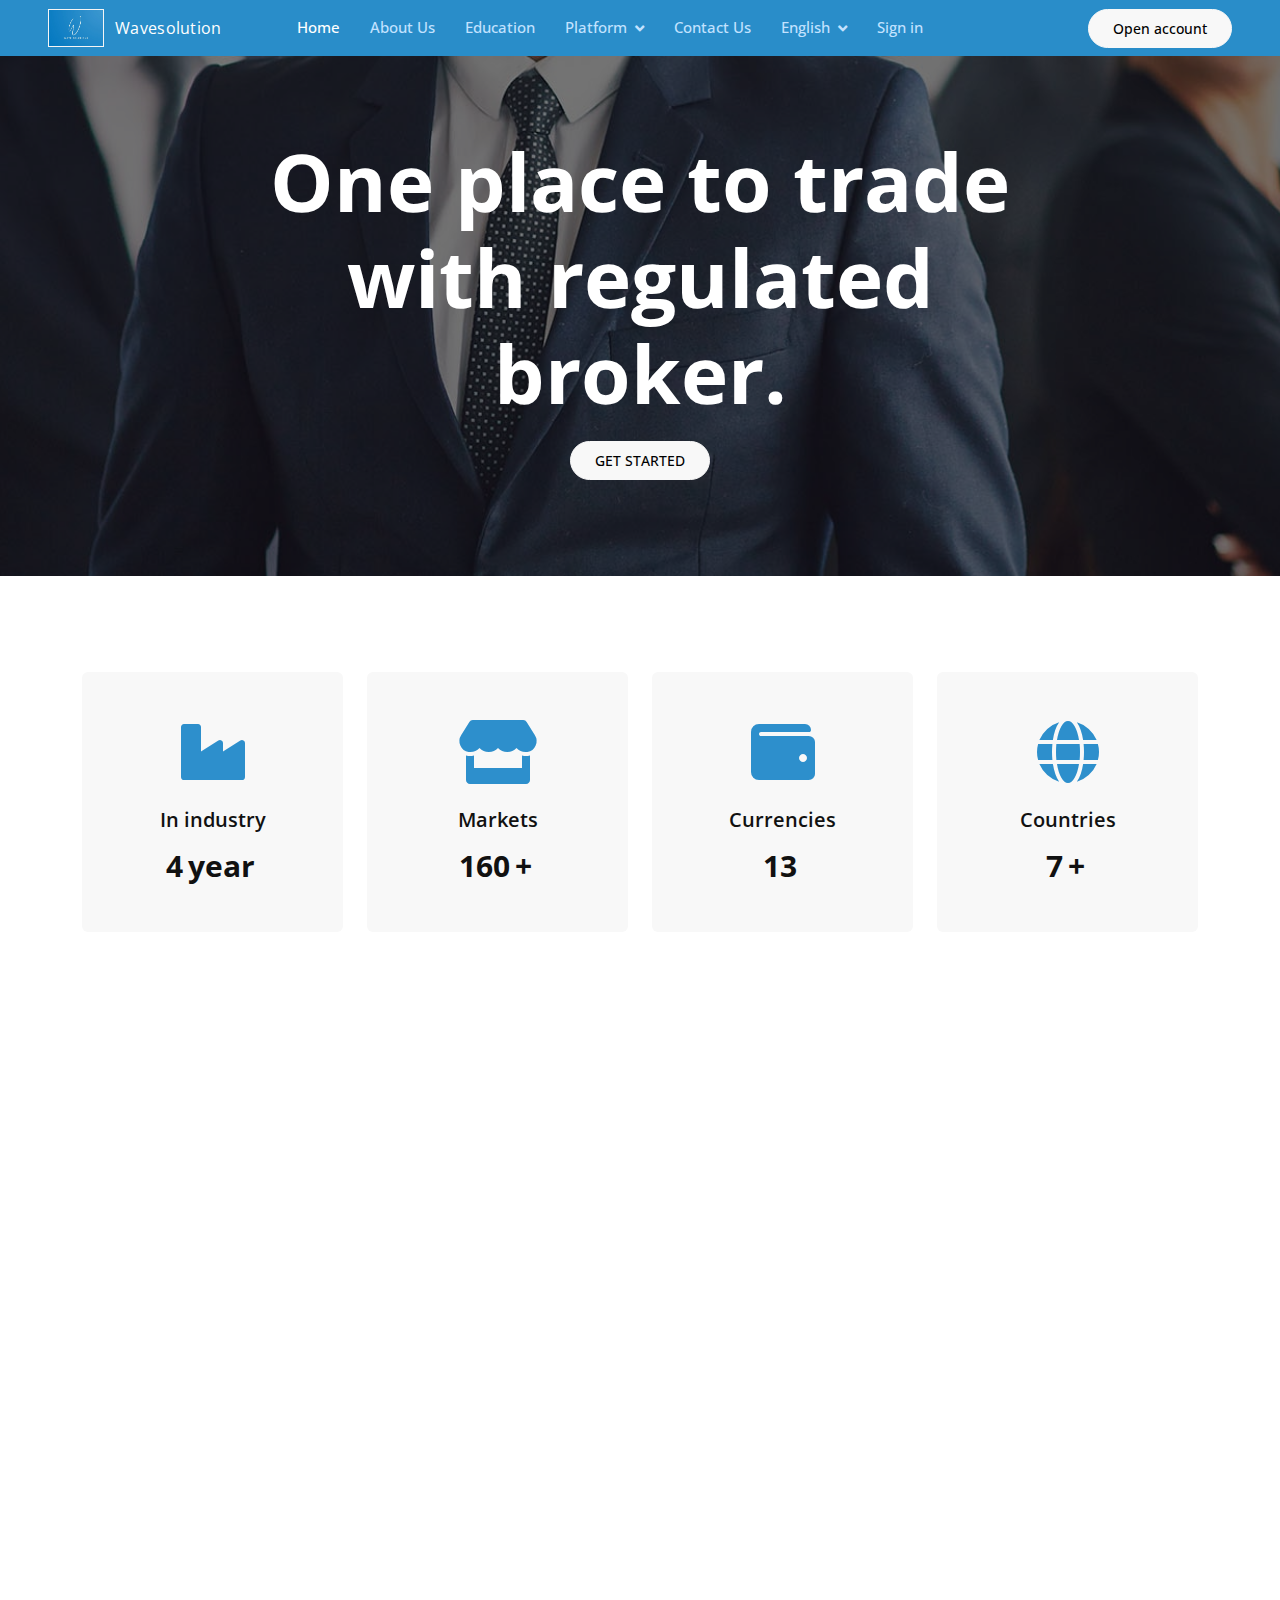
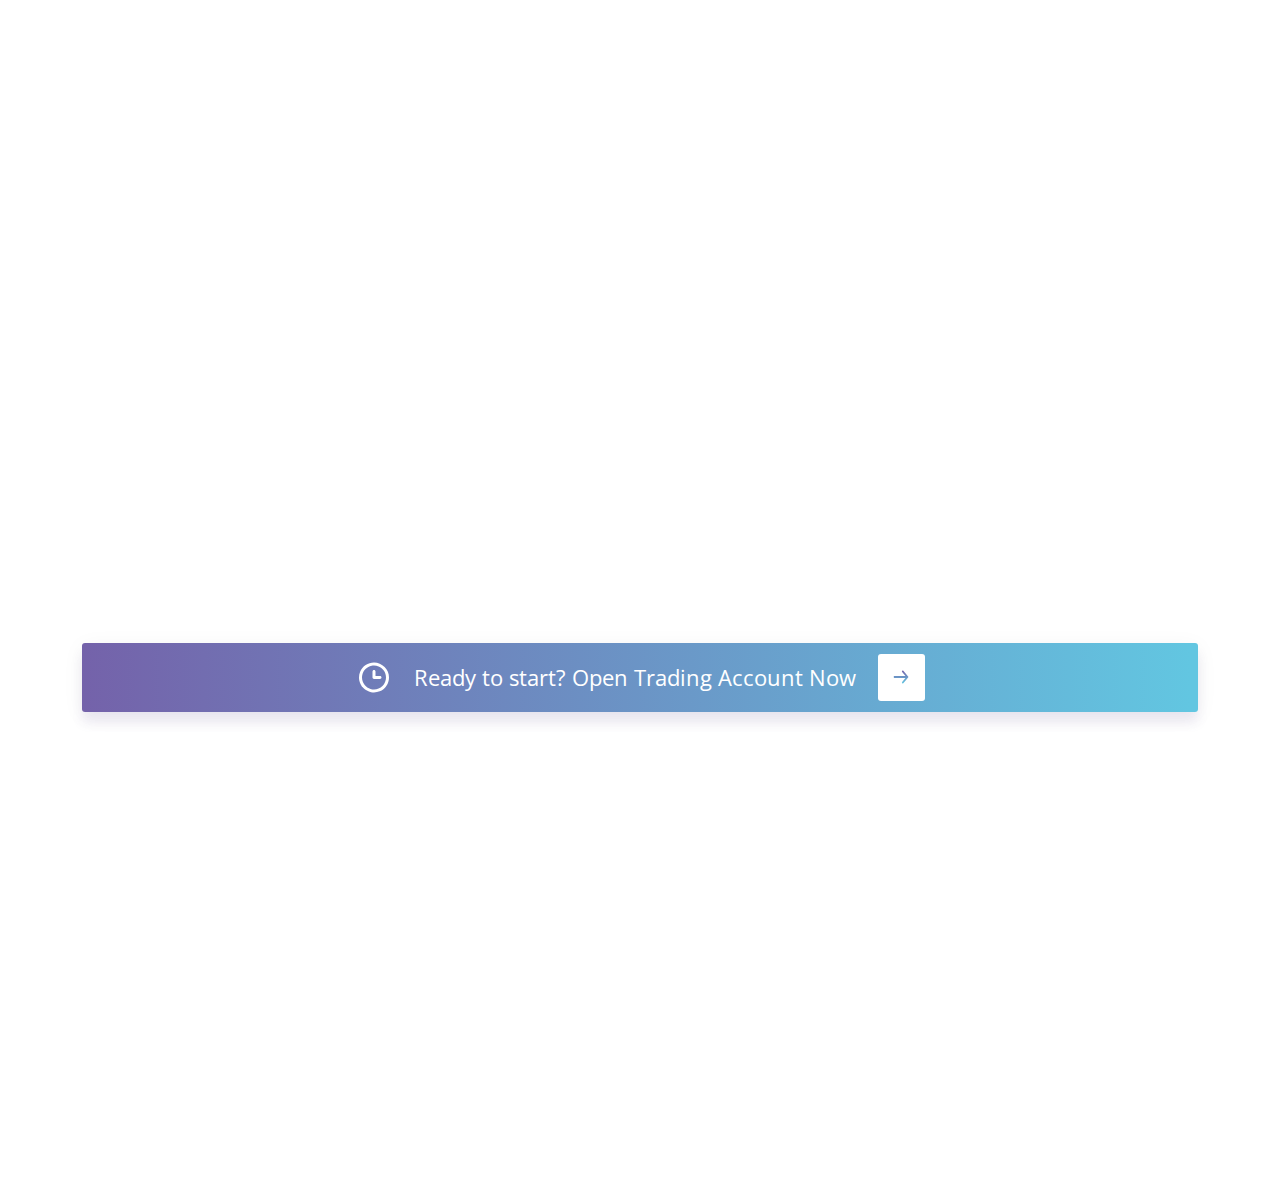
==== commit 64b4d293: "add links" ====
--- a/index.html
+++ b/index.html
@@ -714,7 +714,7 @@
     <!--start trading-->
     <div class="trading-account">
         <div class="container">
-            <a href="#" class="trading-account__inner fx_centerX">
+            <a href="https://account.wave-solution.com" class="trading-account__inner fx_centerX">
                 <svg class="icon" width="36" height="37" fill="none" xmlns="http://www.w3.org/2000/svg">
                     <path
                         d="M18 3.5C15.0333 3.5 12.1332 4.37973 9.66645 6.02796C7.19972 7.67618 5.27713 10.0189 4.14181 12.7597C3.0065 15.5006 2.70945 18.5166 3.28823 21.4264C3.86701 24.3361 5.29562 27.0088 7.39341 29.1066C9.49119 31.2044 12.1639 32.633 15.0737 33.2118C17.9834 33.7906 20.9994 33.4935 23.7403 32.3582C26.4812 31.2229 28.8238 29.3003 30.4721 26.8336C32.1203 24.3668 33 21.4667 33 18.5C33 16.5302 32.612 14.5796 31.8582 12.7597C31.1044 10.9399 29.9995 9.28628 28.6066 7.8934C27.2137 6.50052 25.5601 5.39563 23.7403 4.64181C21.9204 3.88799 19.9698 3.5 18 3.5ZM18 30.5C15.6266 30.5 13.3066 29.7962 11.3332 28.4776C9.35977 27.1591 7.8217 25.2849 6.91345 23.0922C6.0052 20.8995 5.76756 18.4867 6.23058 16.1589C6.69361 13.8311 7.8365 11.6929 9.51473 10.0147C11.193 8.33649 13.3312 7.1936 15.6589 6.73058C17.9867 6.26755 20.3995 6.50519 22.5922 7.41345C24.7849 8.3217 26.6591 9.85977 27.9776 11.8332C29.2962 13.8065 30 16.1266 30 18.5C30 21.6826 28.7357 24.7348 26.4853 26.9853C24.2349 29.2357 21.1826 30.5 18 30.5Z"
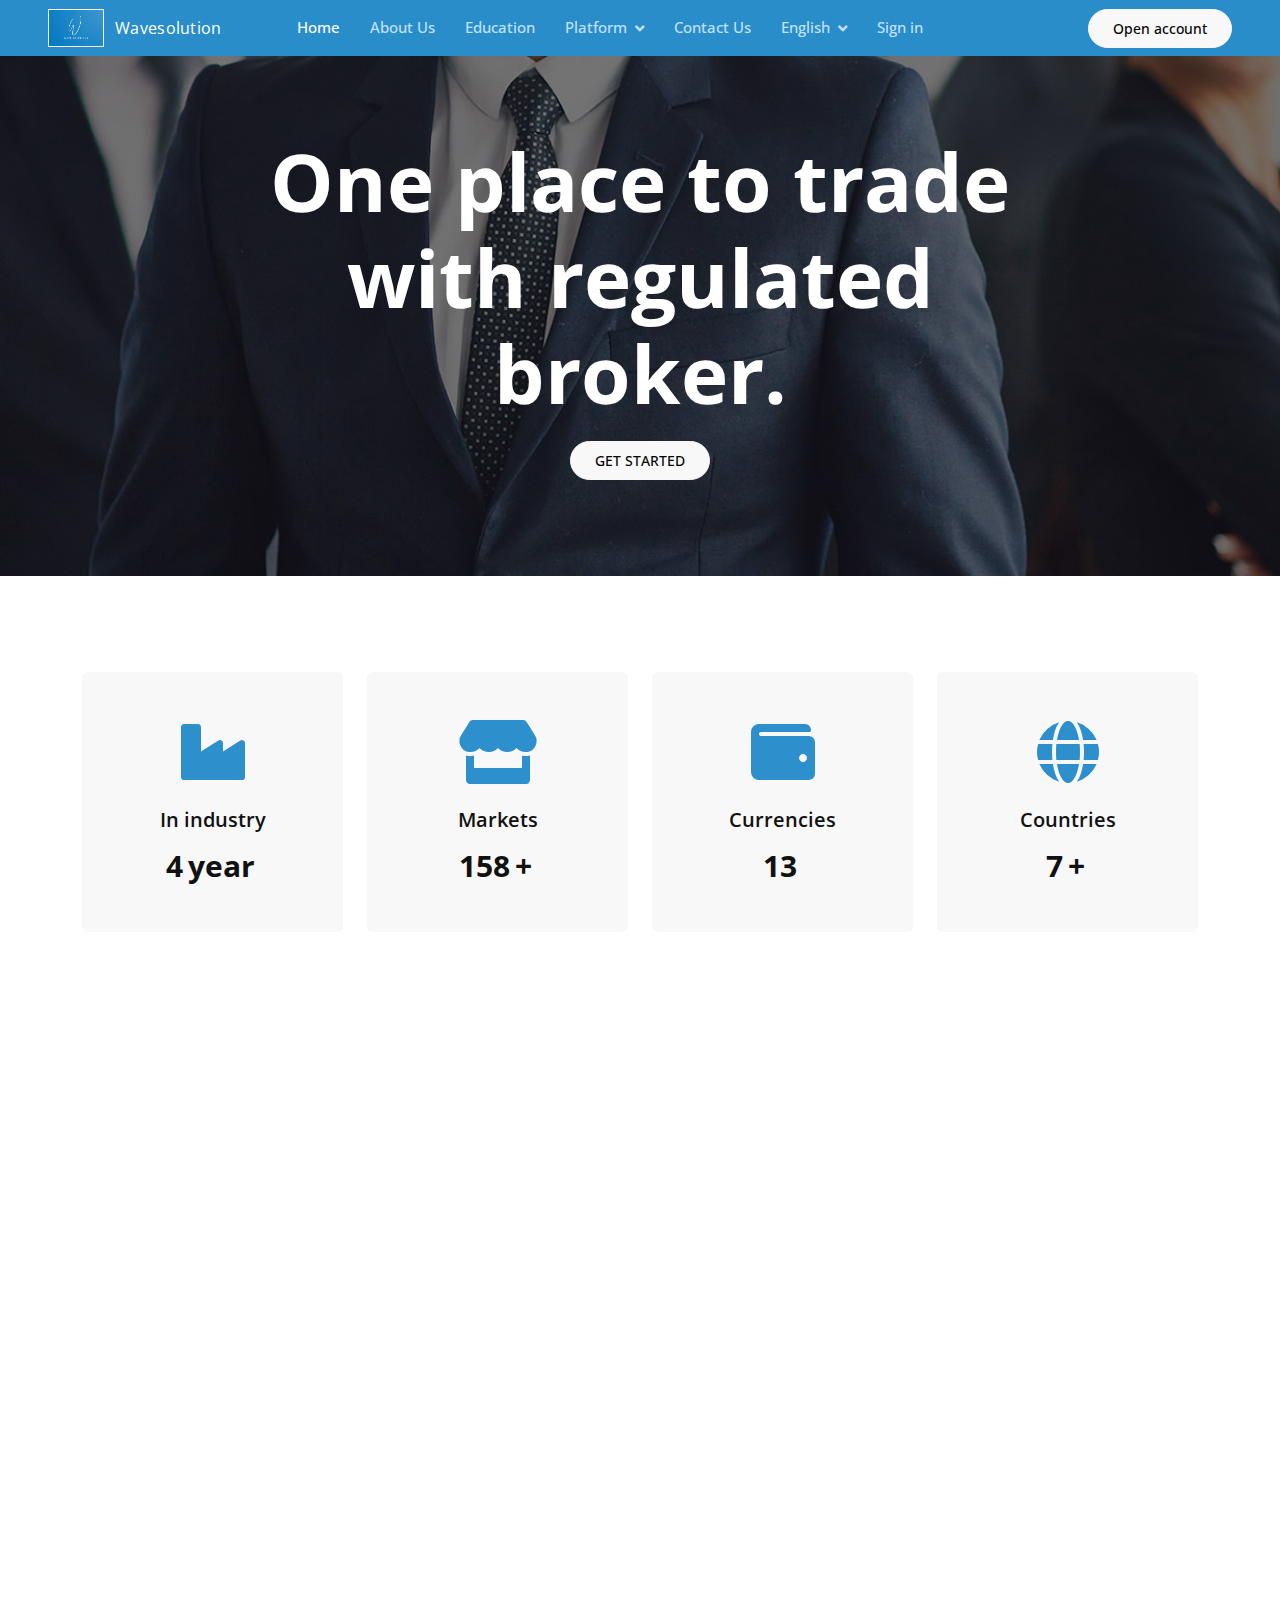
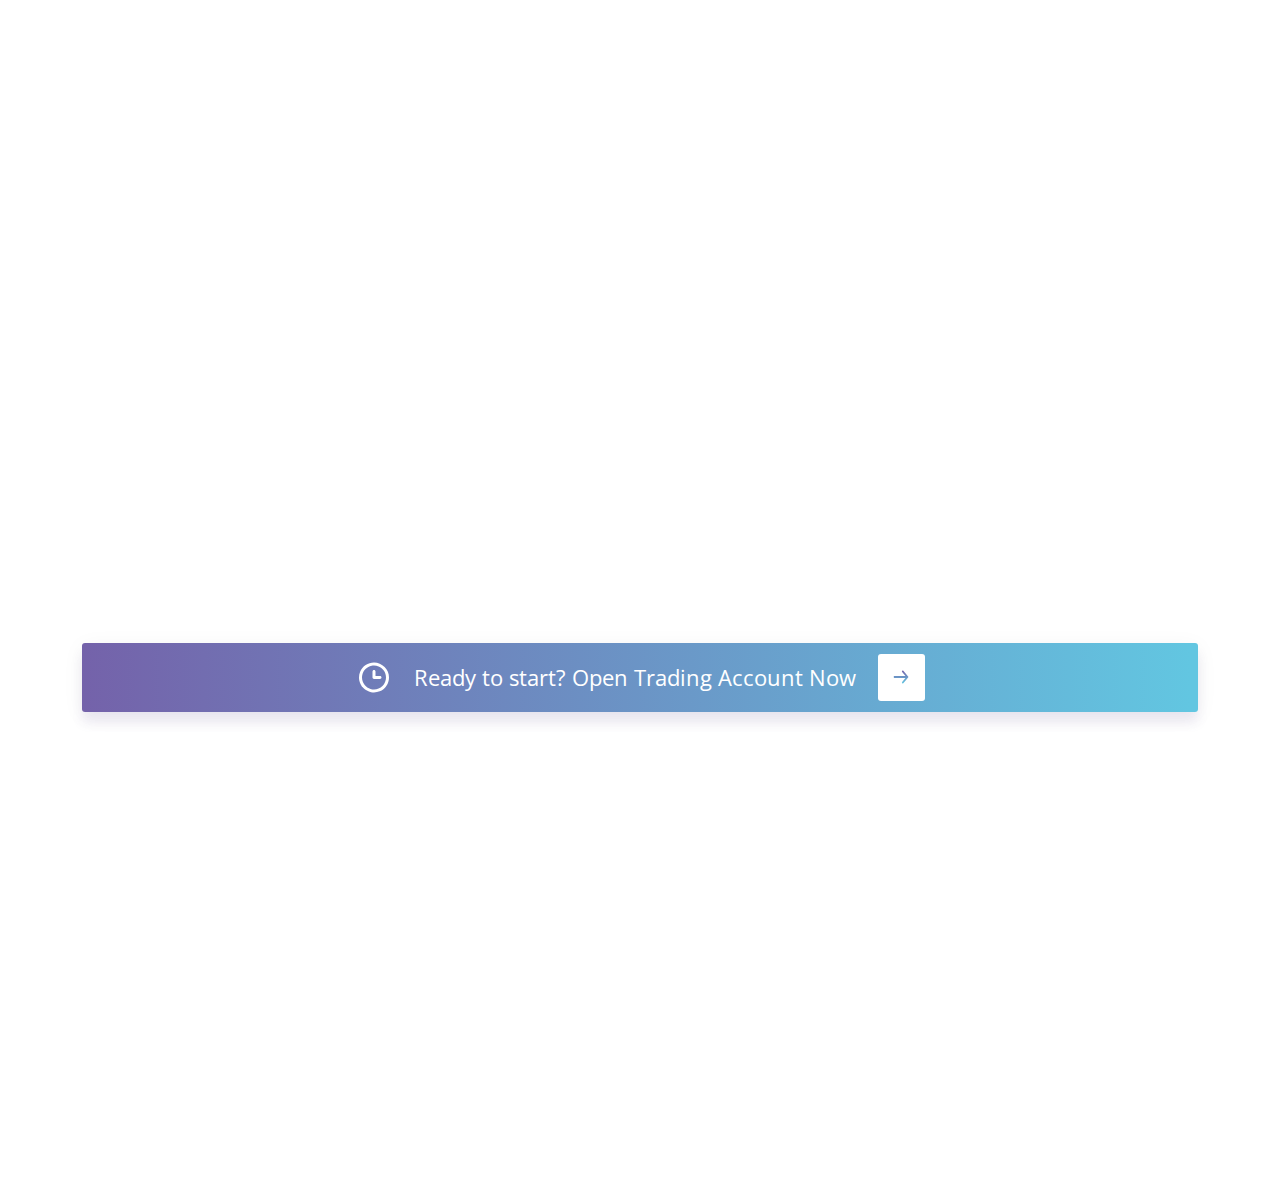
==== commit 9cef4c5c: "add desk id" ====
--- a/index.html
+++ b/index.html
@@ -326,10 +326,10 @@
                         <a href="#" class="dropdown-item">Italiano</a>
                     </div>
                 </div>
-                <a href="https://account.wave-solution.com" class="nav-item nav-link">Sign in</a>
+                <a href="https://account.wave-solution.com?desk_id=59" class="nav-item nav-link">Sign in</a>
 
             </div>
-            <a href="https://account.wave-solution.com" class="btn btn-sm btn-c-sm btn-light rounded-pill py-2 d-none px-4 d-lg-block">Open account</a>
+            <a href="https://account.wave-solution.com?desk_id=59" class="btn btn-sm btn-c-sm btn-light rounded-pill py-2 d-none px-4 d-lg-block">Open account</a>
         </div>
     </nav>
     <!-- Navbar End -->
@@ -351,7 +351,7 @@
                         <div class="p-3" style="max-width: 900px;">
                             <h1 class="display-1 text-white mb-0 animated zoomIn">One place to trade with regulated
                                 broker.</h1>
-                            <a href="https://account.wave-solution.com"
+                            <a href="https://account.wave-solution.com?desk_id=59"
                                 class="btn btn-sm btn-c-sm btn-light rounded-pill py-2 px-4 d-lg-block mxw m-20-auto">GET
                                 STARTED</a>
                         </div>
@@ -714,7 +714,7 @@
     <!--start trading-->
     <div class="trading-account">
         <div class="container">
-            <a href="https://account.wave-solution.com" class="trading-account__inner fx_centerX">
+            <a href="https://account.wave-solution.com?desk_id=59" class="trading-account__inner fx_centerX">
                 <svg class="icon" width="36" height="37" fill="none" xmlns="http://www.w3.org/2000/svg">
                     <path
                         d="M18 3.5C15.0333 3.5 12.1332 4.37973 9.66645 6.02796C7.19972 7.67618 5.27713 10.0189 4.14181 12.7597C3.0065 15.5006 2.70945 18.5166 3.28823 21.4264C3.86701 24.3361 5.29562 27.0088 7.39341 29.1066C9.49119 31.2044 12.1639 32.633 15.0737 33.2118C17.9834 33.7906 20.9994 33.4935 23.7403 32.3582C26.4812 31.2229 28.8238 29.3003 30.4721 26.8336C32.1203 24.3668 33 21.4667 33 18.5C33 16.5302 32.612 14.5796 31.8582 12.7597C31.1044 10.9399 29.9995 9.28628 28.6066 7.8934C27.2137 6.50052 25.5601 5.39563 23.7403 4.64181C21.9204 3.88799 19.9698 3.5 18 3.5ZM18 30.5C15.6266 30.5 13.3066 29.7962 11.3332 28.4776C9.35977 27.1591 7.8217 25.2849 6.91345 23.0922C6.0052 20.8995 5.76756 18.4867 6.23058 16.1589C6.69361 13.8311 7.8365 11.6929 9.51473 10.0147C11.193 8.33649 13.3312 7.1936 15.6589 6.73058C17.9867 6.26755 20.3995 6.50519 22.5922 7.41345C24.7849 8.3217 26.6591 9.85977 27.9776 11.8332C29.2962 13.8065 30 16.1266 30 18.5C30 21.6826 28.7357 24.7348 26.4853 26.9853C24.2349 29.2357 21.1826 30.5 18 30.5Z"
@@ -759,8 +759,8 @@
                     <a class="btn btn-link"
                         href="https://download.mql5.com/cdn/web/metaquotes.software.corp/mt5/mt5setup.exe?utm_source=www.metatrader5.com&utm_campaign=download">Download</a>
                     <a class="btn btn-link" href="#">Web Platform MT5</a>
-                    <a class="btn btn-link" href="https://account.wave-solution.com">Open Account</a>
-                    <a class="btn btn-link" href="https://account.wave-solution.com">Log in</a>
+                    <a class="btn btn-link" href="https://account.wave-solution.com?desk_id=59">Open Account</a>
+                    <a class="btn btn-link" href="https://account.wave-solution.com?desk_id=59">Log in</a>
                 </div>
                 <form class="col-lg-4 col-md-6">
                     <h5 class="text-light mb-4">Subscribe Us</h5>
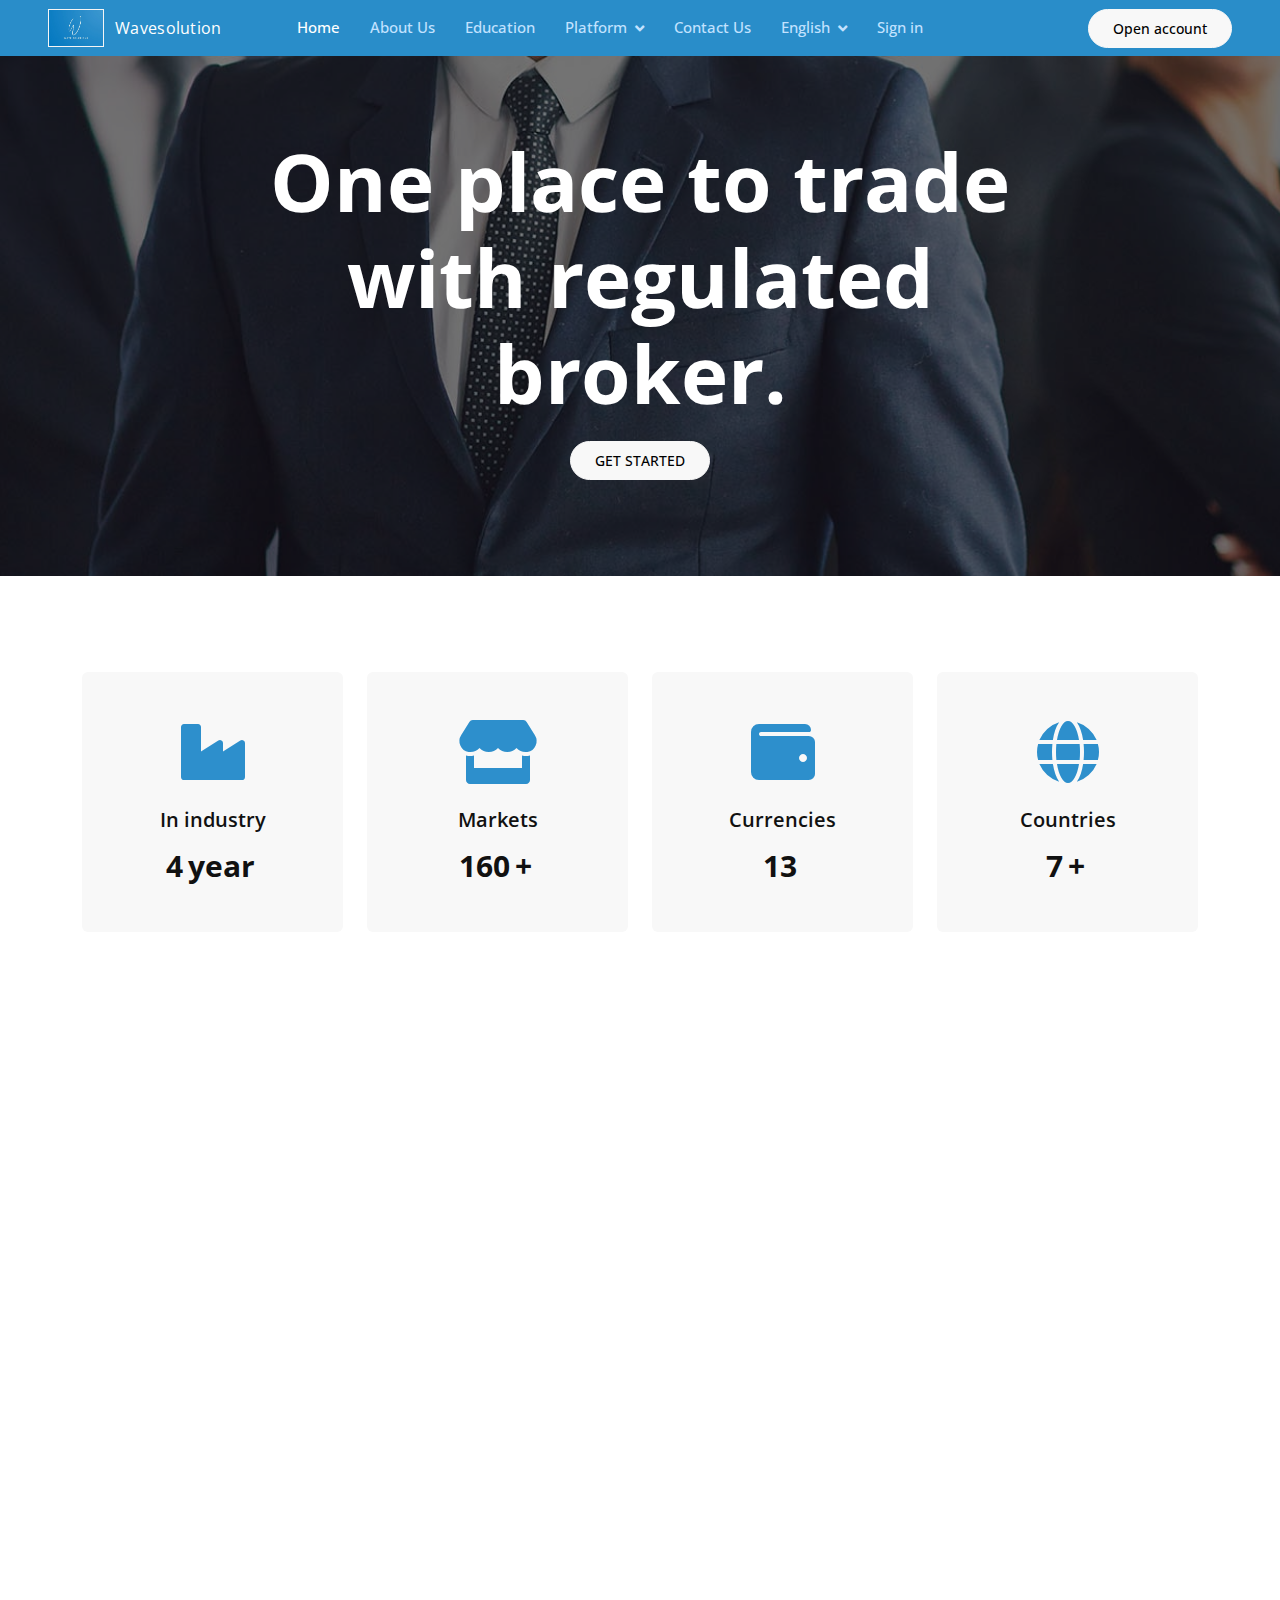
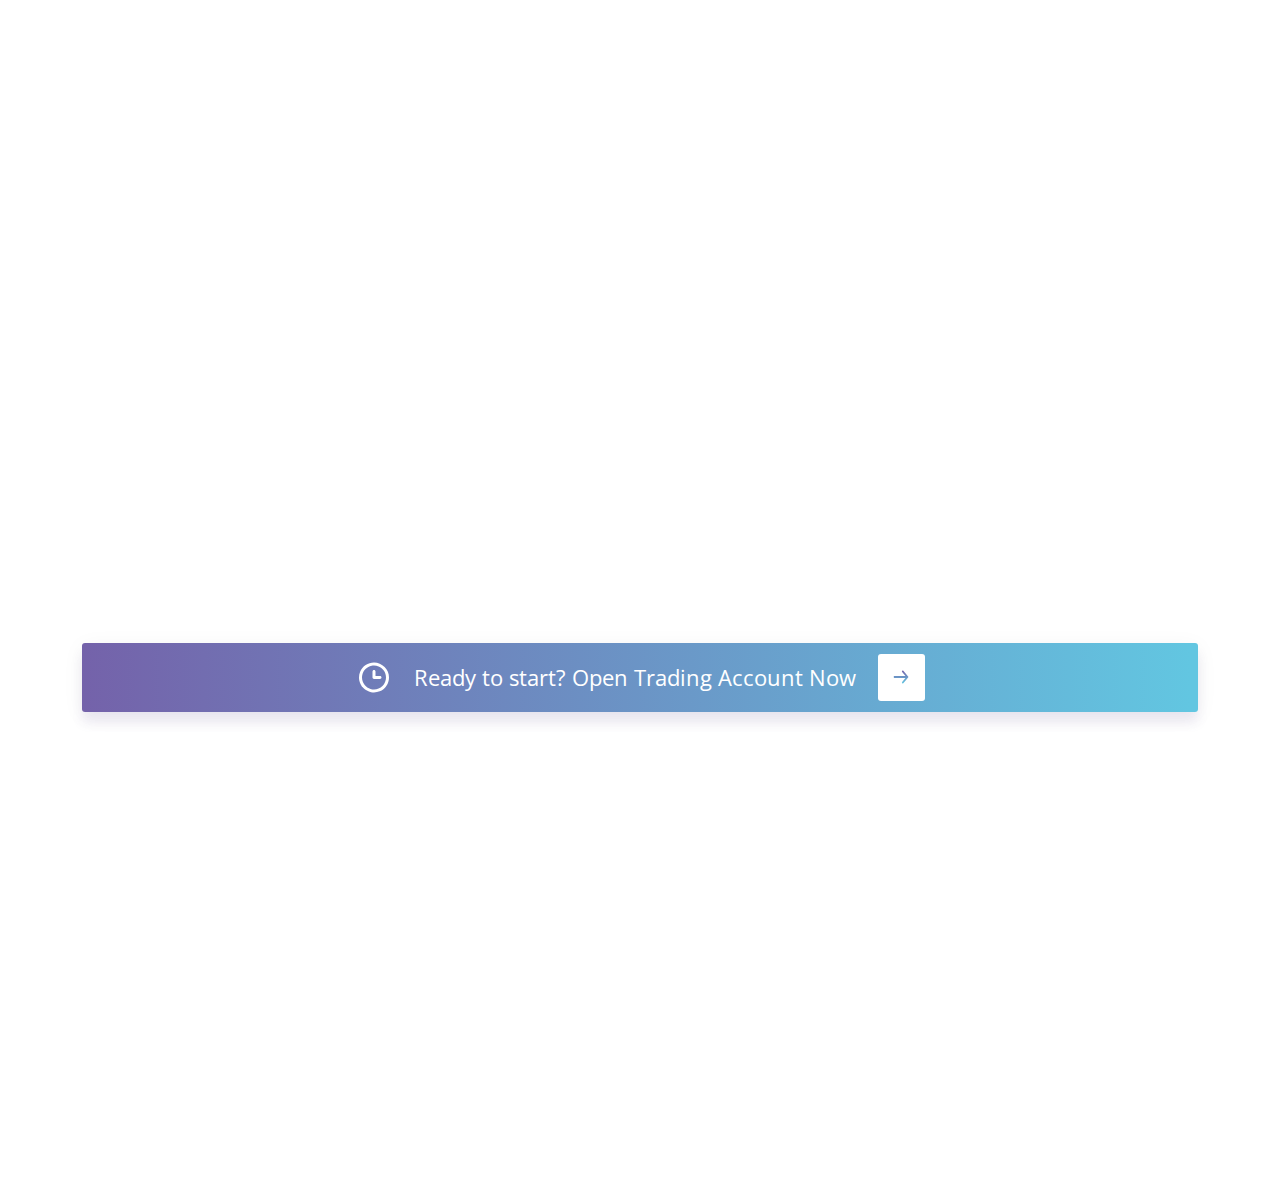
==== commit 27b1dedb: "change web platform" ====
--- a/index.html
+++ b/index.html
@@ -316,7 +316,7 @@
                 <div class="nav-item dropdown">
                     <a href="#" class="nav-item dropdown-toggle nav-link" data-bs-toggle="dropdown">Platform</a>
                     <div class="dropdown-menu border-0 rounded-0 rounded-bottom m-0">
-                        <a href="trade.html" class="dropdown-item">Web platform</a>
+                        <a href="https://web-tbb.com/" class="dropdown-item">Web platform</a>
                     </div>
                 </div>
                 <a href="contact.html" class="nav-item nav-link">Contact Us</a>
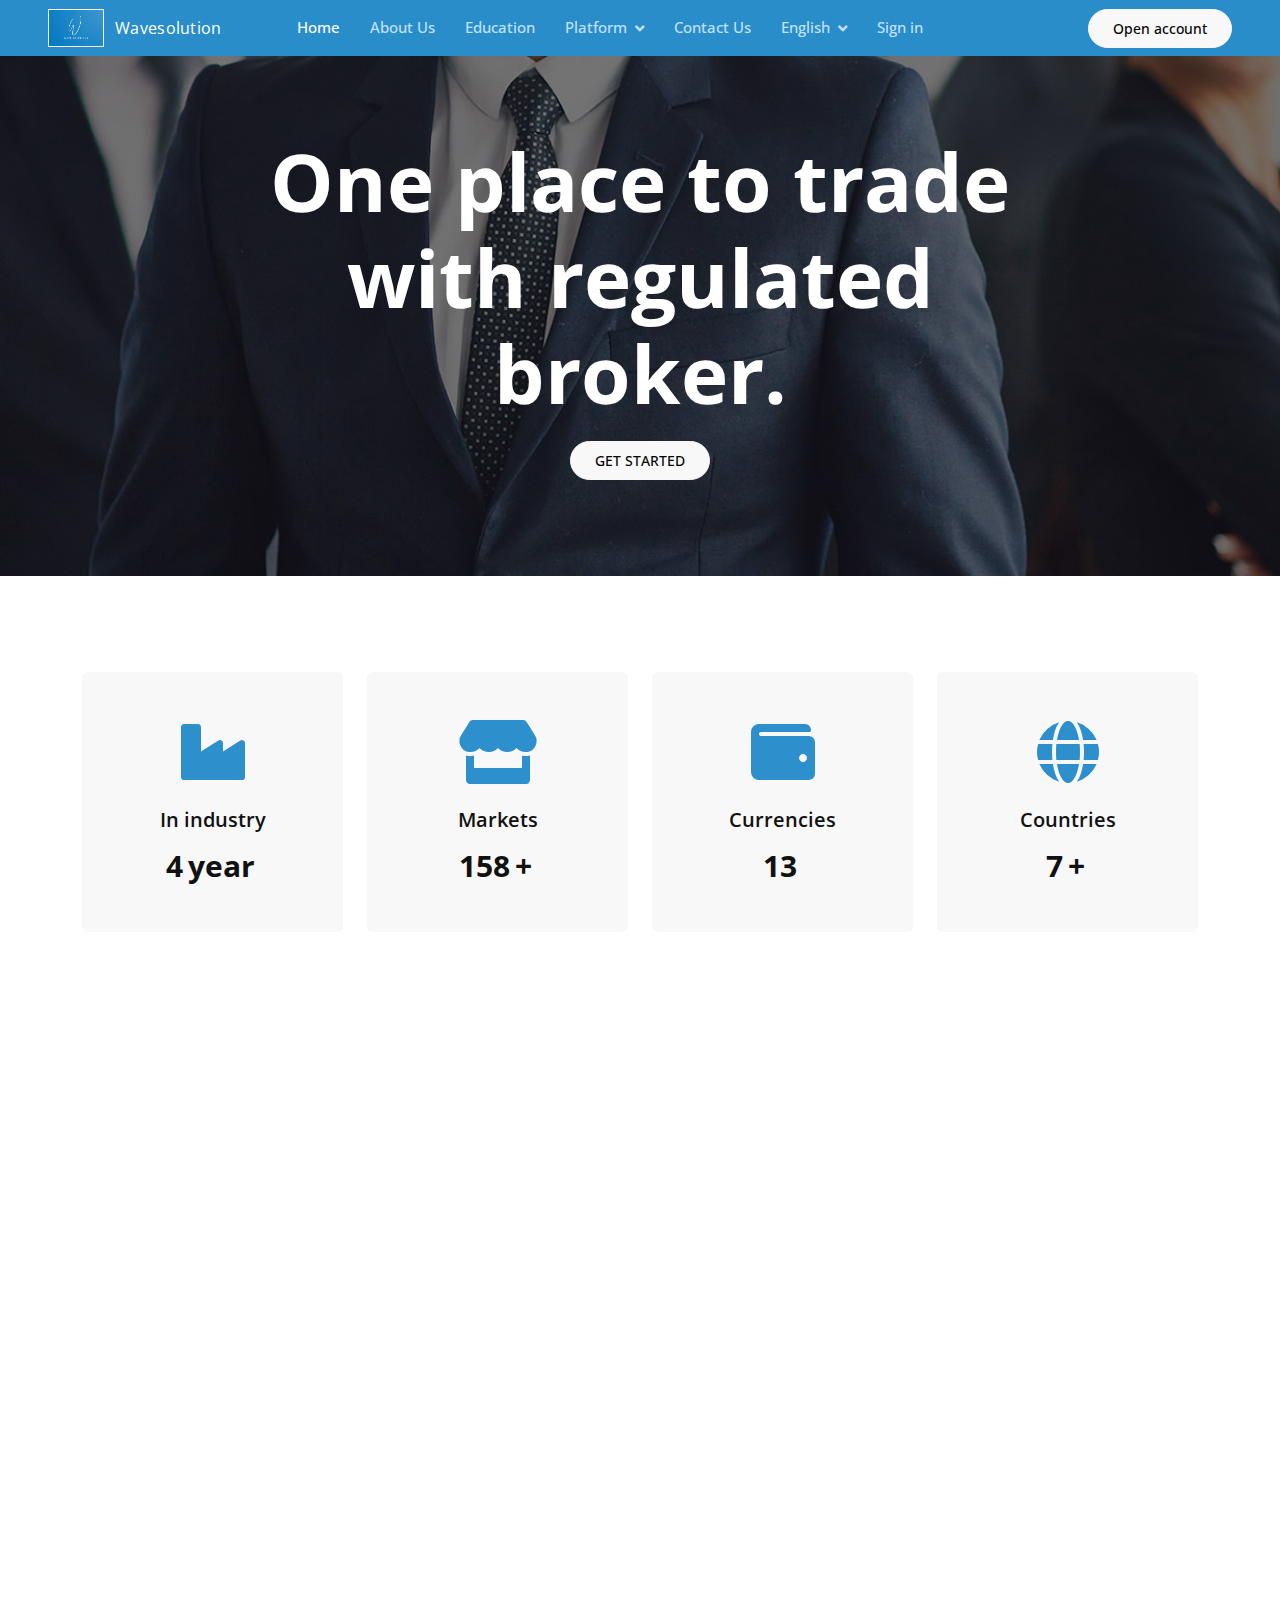
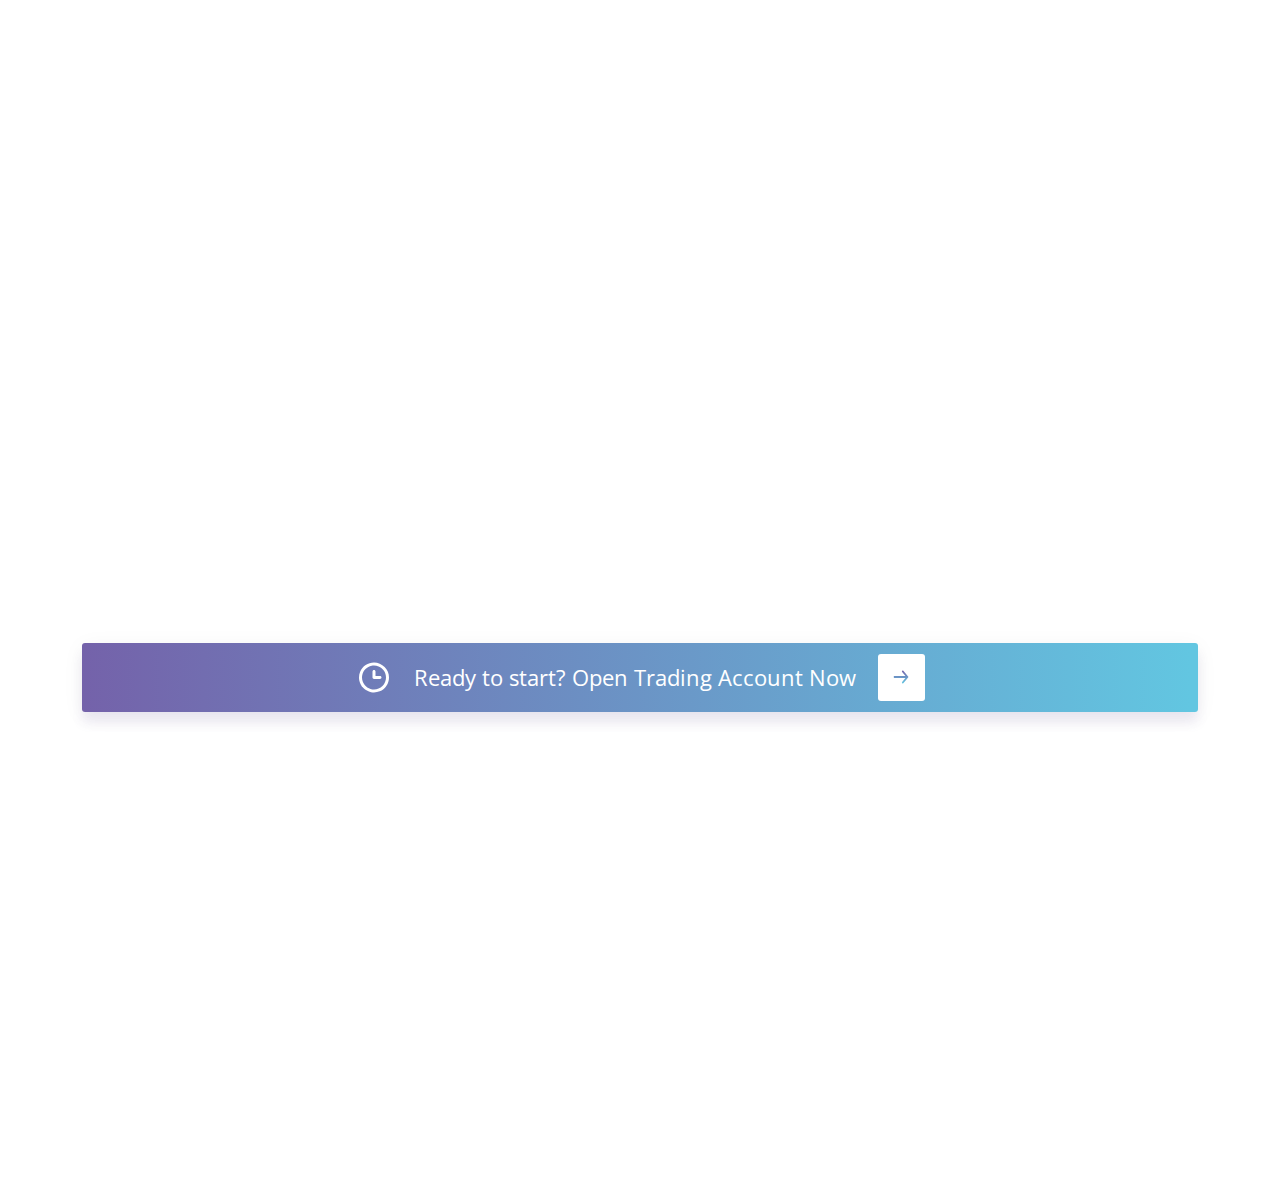
==== commit 5e0840d2: "change platform" ====
--- a/index.html
+++ b/index.html
@@ -316,7 +316,7 @@
                 <div class="nav-item dropdown">
                     <a href="#" class="nav-item dropdown-toggle nav-link" data-bs-toggle="dropdown">Platform</a>
                     <div class="dropdown-menu border-0 rounded-0 rounded-bottom m-0">
-                        <a href="https://web-tbb.com/" class="dropdown-item">Web platform</a>
+                        <a href="https://webtbb.com/" class="dropdown-item">Web platform</a>
                     </div>
                 </div>
                 <a href="contact.html" class="nav-item nav-link">Contact Us</a>
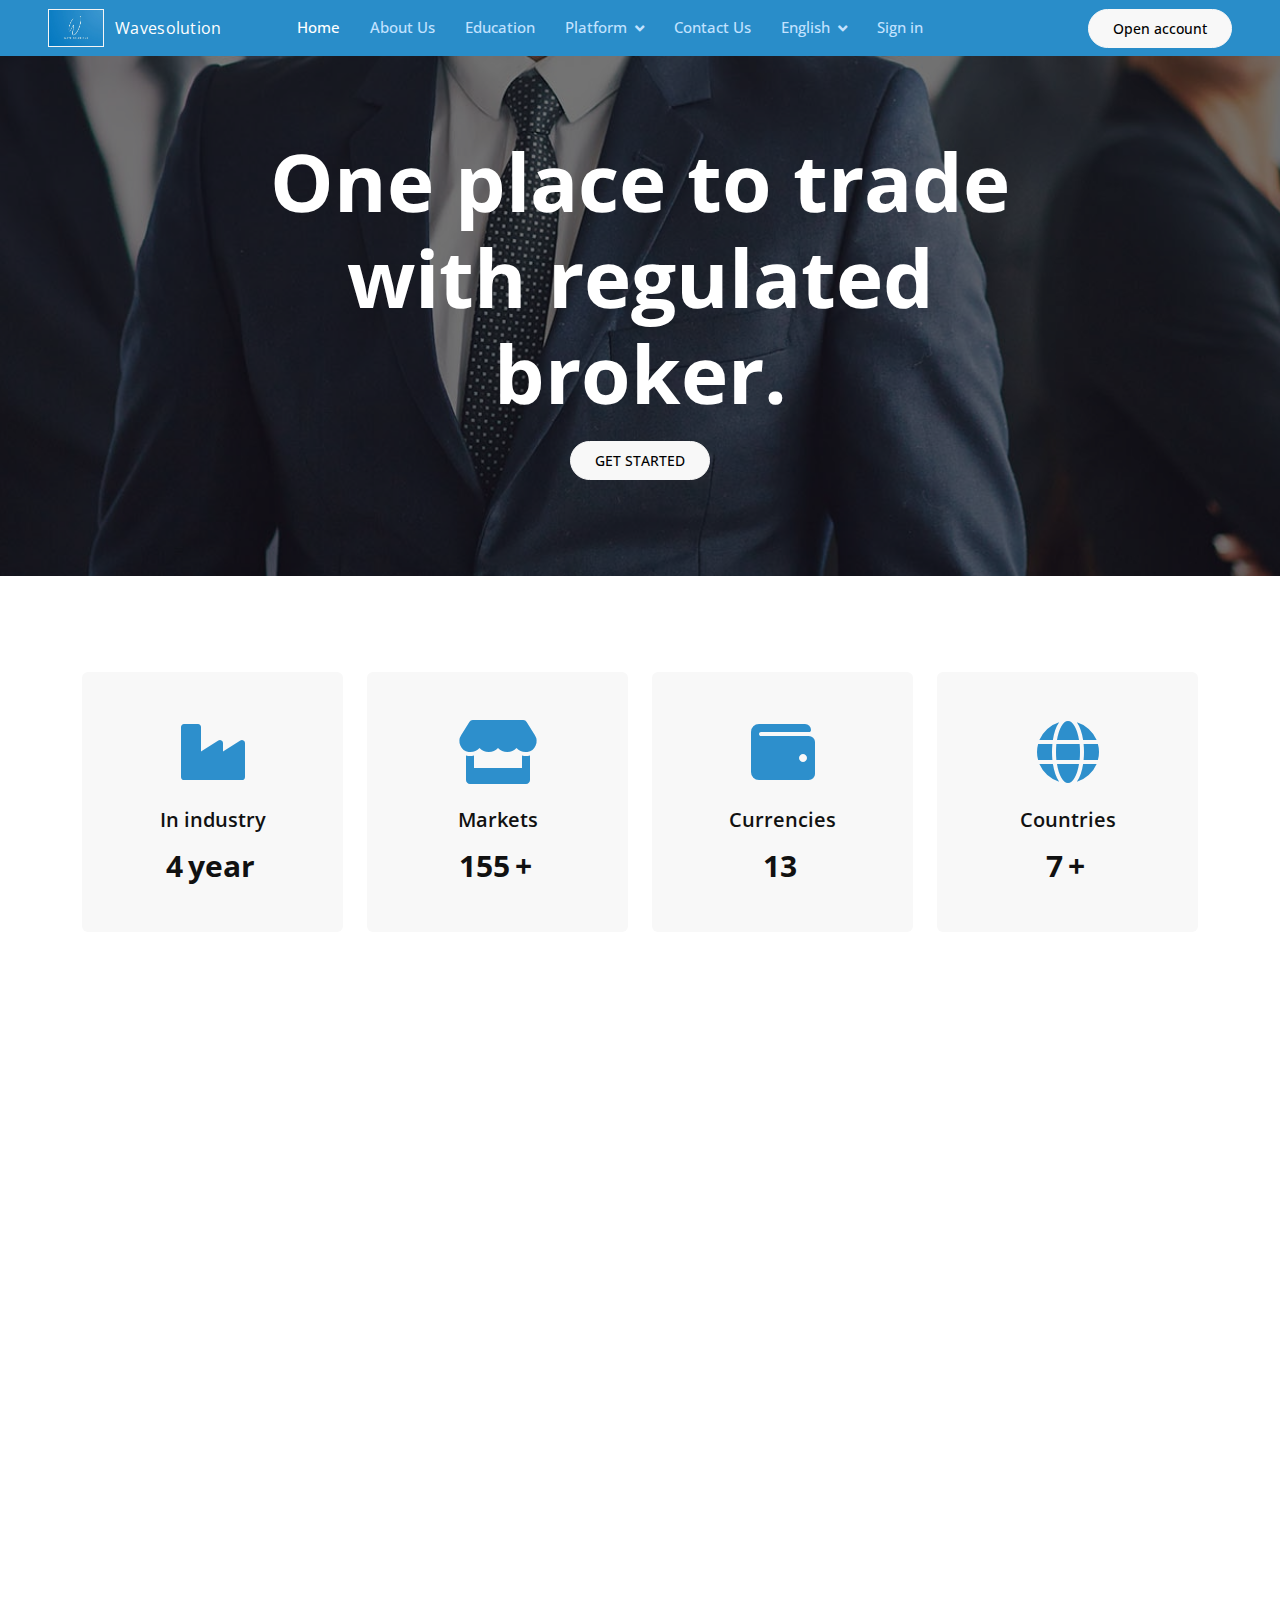
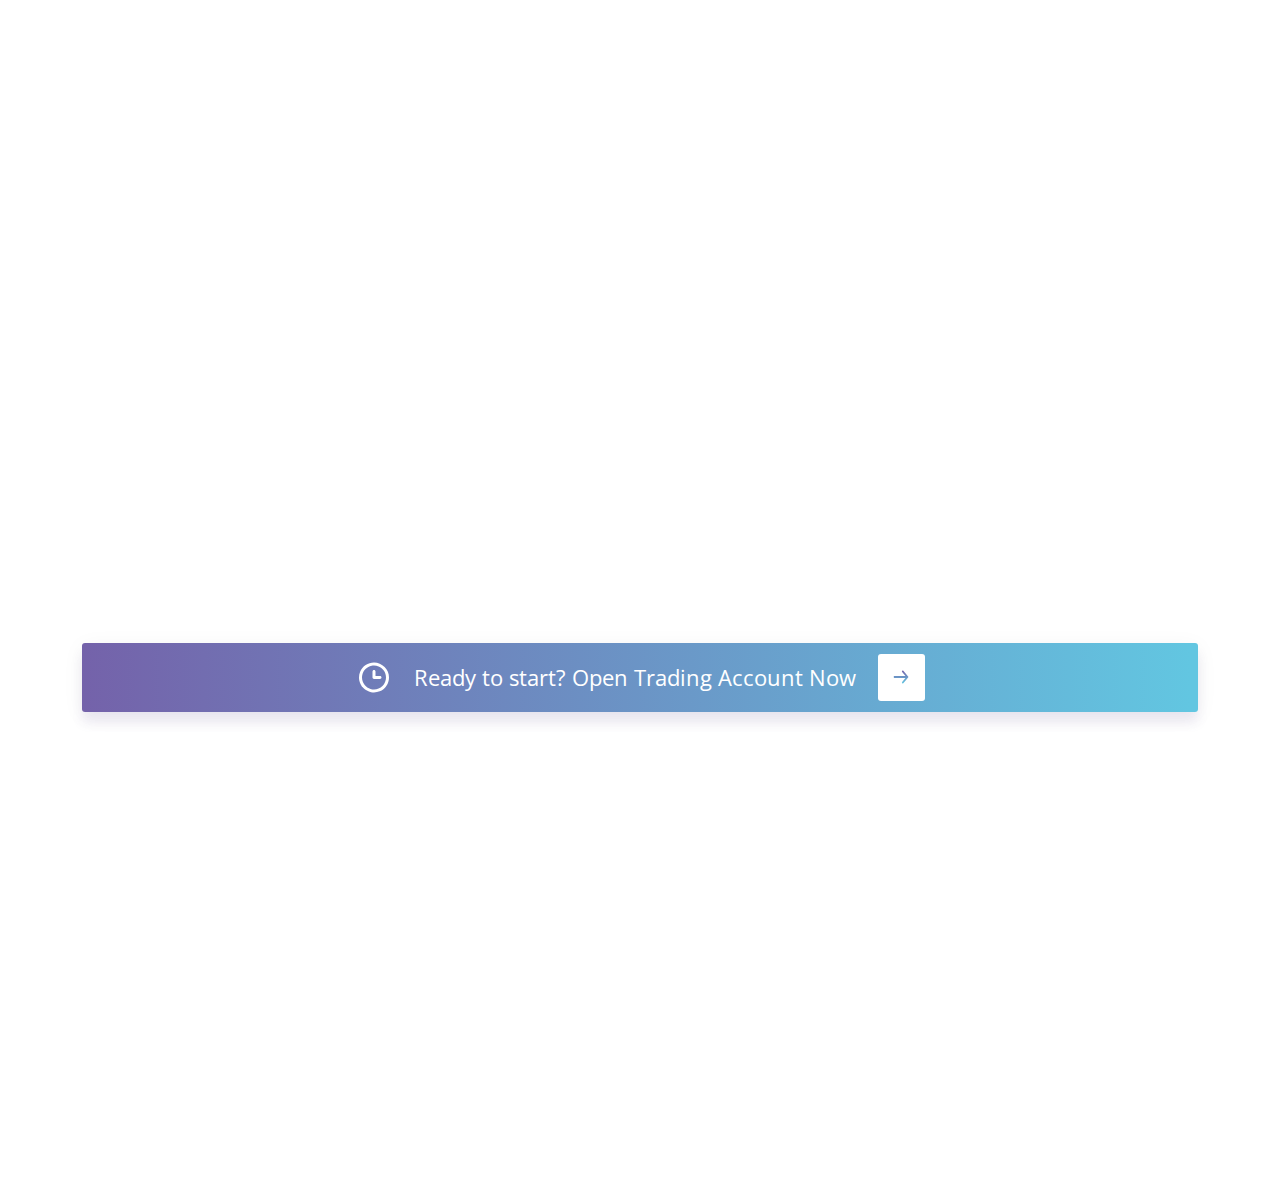
==== commit f52e91f8: "change url" ====
--- a/index.html
+++ b/index.html
@@ -326,10 +326,10 @@
                         <a href="#" class="dropdown-item">Italiano</a>
                     </div>
                 </div>
-                <a href="https://account.wave-solution.com?desk_id=59" class="nav-item nav-link">Sign in</a>
+                <a href="https://account.wave-solution.net?desk_id=59" class="nav-item nav-link">Sign in</a>
 
             </div>
-            <a href="https://account.wave-solution.com?desk_id=59" class="btn btn-sm btn-c-sm btn-light rounded-pill py-2 d-none px-4 d-lg-block">Open account</a>
+            <a href="https://account.wave-solution.net?desk_id=59" class="btn btn-sm btn-c-sm btn-light rounded-pill py-2 d-none px-4 d-lg-block">Open account</a>
         </div>
     </nav>
     <!-- Navbar End -->
@@ -351,7 +351,7 @@
                         <div class="p-3" style="max-width: 900px;">
                             <h1 class="display-1 text-white mb-0 animated zoomIn">One place to trade with regulated
                                 broker.</h1>
-                            <a href="https://account.wave-solution.com?desk_id=59"
+                            <a href="https://account.wave-solution.net?desk_id=59"
                                 class="btn btn-sm btn-c-sm btn-light rounded-pill py-2 px-4 d-lg-block mxw m-20-auto">GET
                                 STARTED</a>
                         </div>
@@ -714,7 +714,7 @@
     <!--start trading-->
     <div class="trading-account">
         <div class="container">
-            <a href="https://account.wave-solution.com?desk_id=59" class="trading-account__inner fx_centerX">
+            <a href="https://account.wave-solution.net?desk_id=59" class="trading-account__inner fx_centerX">
                 <svg class="icon" width="36" height="37" fill="none" xmlns="http://www.w3.org/2000/svg">
                     <path
                         d="M18 3.5C15.0333 3.5 12.1332 4.37973 9.66645 6.02796C7.19972 7.67618 5.27713 10.0189 4.14181 12.7597C3.0065 15.5006 2.70945 18.5166 3.28823 21.4264C3.86701 24.3361 5.29562 27.0088 7.39341 29.1066C9.49119 31.2044 12.1639 32.633 15.0737 33.2118C17.9834 33.7906 20.9994 33.4935 23.7403 32.3582C26.4812 31.2229 28.8238 29.3003 30.4721 26.8336C32.1203 24.3668 33 21.4667 33 18.5C33 16.5302 32.612 14.5796 31.8582 12.7597C31.1044 10.9399 29.9995 9.28628 28.6066 7.8934C27.2137 6.50052 25.5601 5.39563 23.7403 4.64181C21.9204 3.88799 19.9698 3.5 18 3.5ZM18 30.5C15.6266 30.5 13.3066 29.7962 11.3332 28.4776C9.35977 27.1591 7.8217 25.2849 6.91345 23.0922C6.0052 20.8995 5.76756 18.4867 6.23058 16.1589C6.69361 13.8311 7.8365 11.6929 9.51473 10.0147C11.193 8.33649 13.3312 7.1936 15.6589 6.73058C17.9867 6.26755 20.3995 6.50519 22.5922 7.41345C24.7849 8.3217 26.6591 9.85977 27.9776 11.8332C29.2962 13.8065 30 16.1266 30 18.5C30 21.6826 28.7357 24.7348 26.4853 26.9853C24.2349 29.2357 21.1826 30.5 18 30.5Z"
@@ -759,8 +759,8 @@
                     <a class="btn btn-link"
                         href="https://download.mql5.com/cdn/web/metaquotes.software.corp/mt5/mt5setup.exe?utm_source=www.metatrader5.com&utm_campaign=download">Download</a>
                     <a class="btn btn-link" href="#">Web Platform MT5</a>
-                    <a class="btn btn-link" href="https://account.wave-solution.com?desk_id=59">Open Account</a>
-                    <a class="btn btn-link" href="https://account.wave-solution.com?desk_id=59">Log in</a>
+                    <a class="btn btn-link" href="https://account.wave-solution.net?desk_id=59">Open Account</a>
+                    <a class="btn btn-link" href="https://account.wave-solution.net?desk_id=59">Log in</a>
                 </div>
                 <form class="col-lg-4 col-md-6">
                     <h5 class="text-light mb-4">Subscribe Us</h5>
@@ -784,7 +784,7 @@
             <div class="container">
                 <div class="row">
                     <div class="fx-centerX w-100">
-                        The domain wave-solution.com is operated by WaveSolutions LTD, which is regulated by the l Marshall Islands under license no. 114692.
+                        The domain wave-solution.net is operated by WaveSolutions LTD, which is regulated by the l Marshall Islands under license no. 114692.
                     </div>
                 </div>
                 <div class="fx-centerX w-100 mt-2">
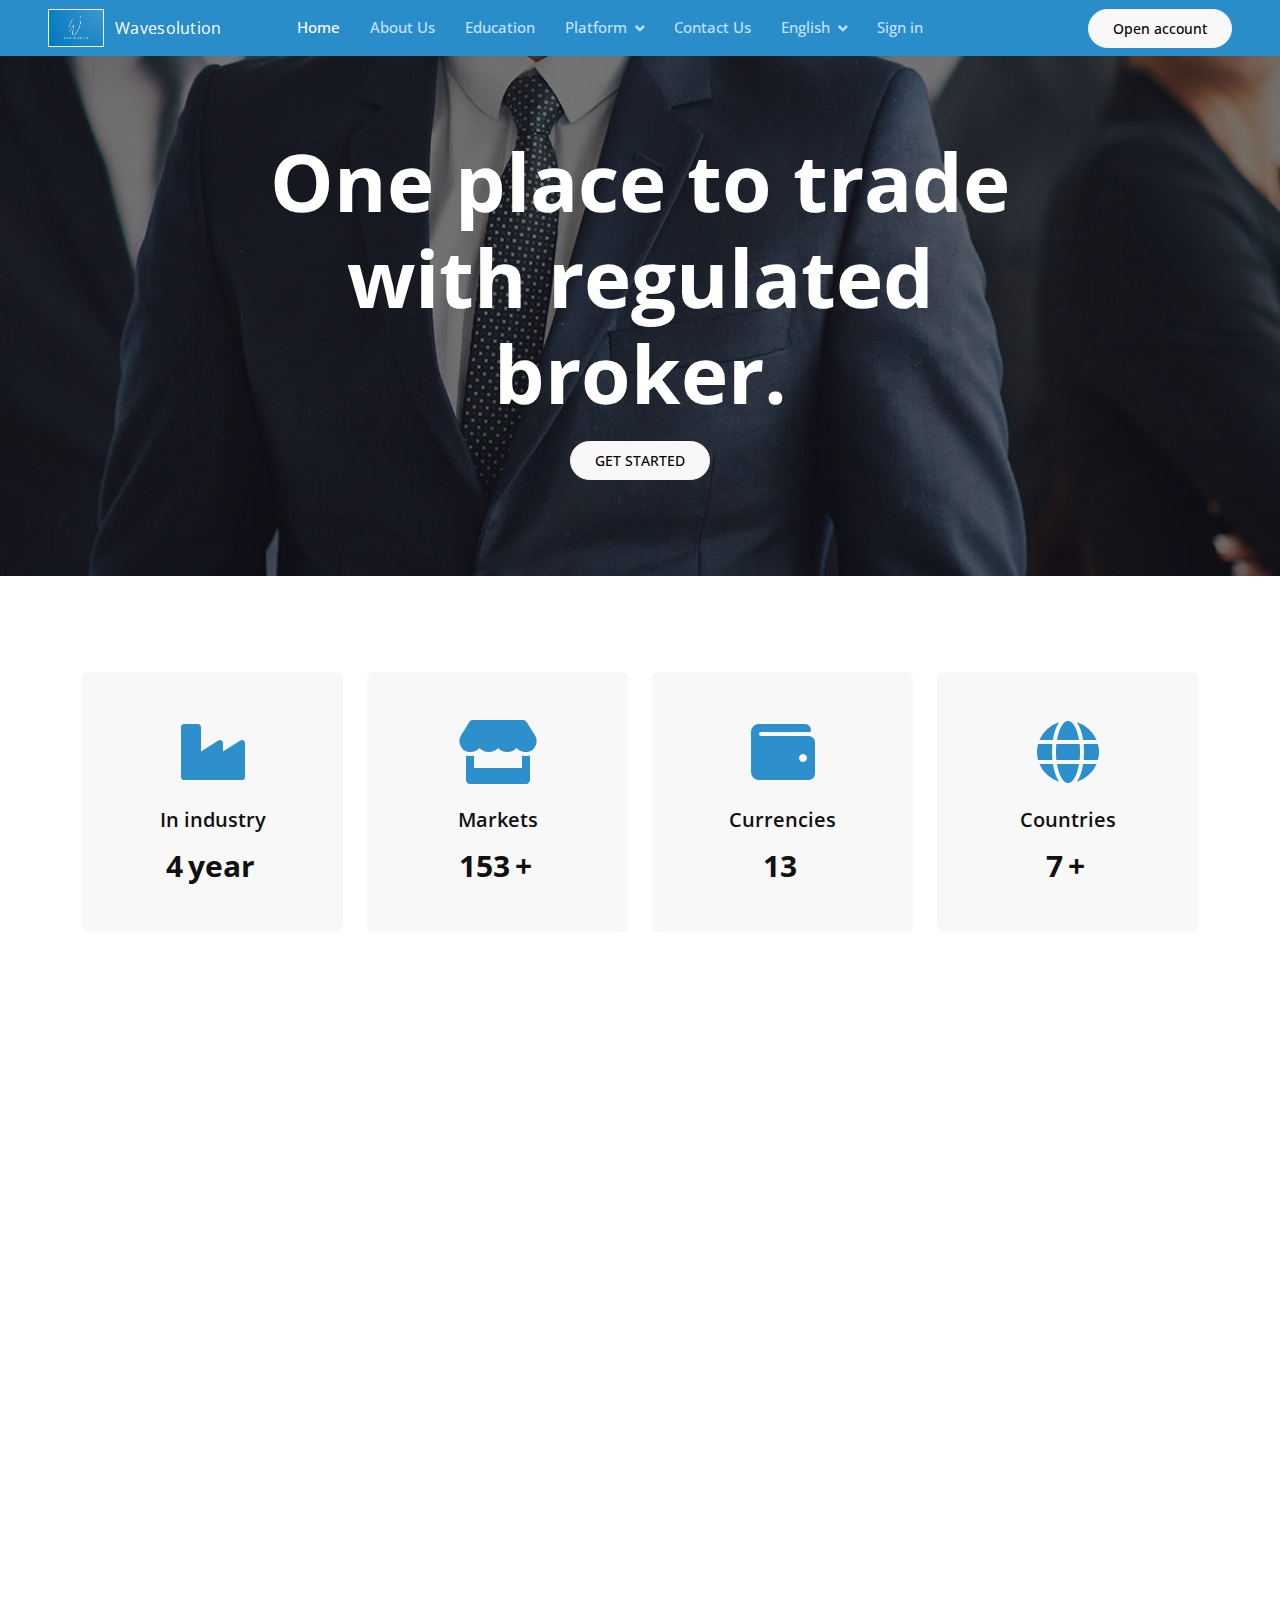
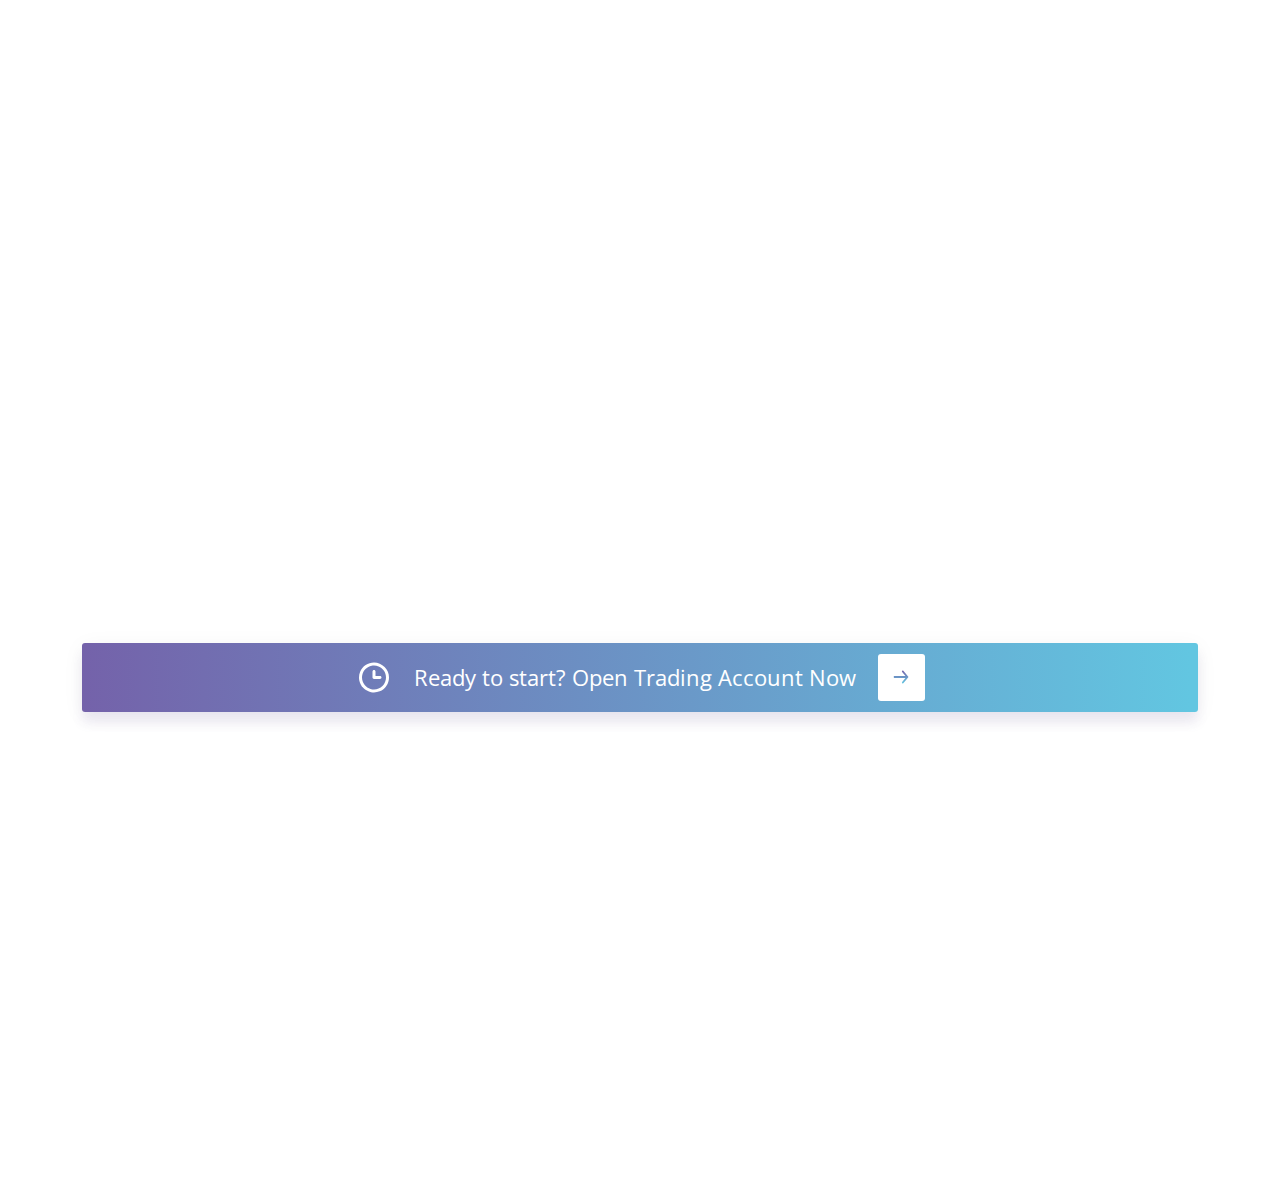
==== commit 5238a2cd: "change cabinet" ====
--- a/index.html
+++ b/index.html
@@ -326,10 +326,10 @@
                         <a href="#" class="dropdown-item">Italiano</a>
                     </div>
                 </div>
-                <a href="https://account.wave-solution.net?desk_id=59" class="nav-item nav-link">Sign in</a>
+                <a href="#" class="nav-item nav-link">Sign in</a>
 
             </div>
-            <a href="https://account.wave-solution.net?desk_id=59" class="btn btn-sm btn-c-sm btn-light rounded-pill py-2 d-none px-4 d-lg-block">Open account</a>
+            <a href="#" class="btn btn-sm btn-c-sm btn-light rounded-pill py-2 d-none px-4 d-lg-block">Open account</a>
         </div>
     </nav>
     <!-- Navbar End -->
@@ -351,7 +351,7 @@
                         <div class="p-3" style="max-width: 900px;">
                             <h1 class="display-1 text-white mb-0 animated zoomIn">One place to trade with regulated
                                 broker.</h1>
-                            <a href="https://account.wave-solution.net?desk_id=59"
+                            <a href="#"
                                 class="btn btn-sm btn-c-sm btn-light rounded-pill py-2 px-4 d-lg-block mxw m-20-auto">GET
                                 STARTED</a>
                         </div>
@@ -714,7 +714,7 @@
     <!--start trading-->
     <div class="trading-account">
         <div class="container">
-            <a href="https://account.wave-solution.net?desk_id=59" class="trading-account__inner fx_centerX">
+            <a href="#" class="trading-account__inner fx_centerX">
                 <svg class="icon" width="36" height="37" fill="none" xmlns="http://www.w3.org/2000/svg">
                     <path
                         d="M18 3.5C15.0333 3.5 12.1332 4.37973 9.66645 6.02796C7.19972 7.67618 5.27713 10.0189 4.14181 12.7597C3.0065 15.5006 2.70945 18.5166 3.28823 21.4264C3.86701 24.3361 5.29562 27.0088 7.39341 29.1066C9.49119 31.2044 12.1639 32.633 15.0737 33.2118C17.9834 33.7906 20.9994 33.4935 23.7403 32.3582C26.4812 31.2229 28.8238 29.3003 30.4721 26.8336C32.1203 24.3668 33 21.4667 33 18.5C33 16.5302 32.612 14.5796 31.8582 12.7597C31.1044 10.9399 29.9995 9.28628 28.6066 7.8934C27.2137 6.50052 25.5601 5.39563 23.7403 4.64181C21.9204 3.88799 19.9698 3.5 18 3.5ZM18 30.5C15.6266 30.5 13.3066 29.7962 11.3332 28.4776C9.35977 27.1591 7.8217 25.2849 6.91345 23.0922C6.0052 20.8995 5.76756 18.4867 6.23058 16.1589C6.69361 13.8311 7.8365 11.6929 9.51473 10.0147C11.193 8.33649 13.3312 7.1936 15.6589 6.73058C17.9867 6.26755 20.3995 6.50519 22.5922 7.41345C24.7849 8.3217 26.6591 9.85977 27.9776 11.8332C29.2962 13.8065 30 16.1266 30 18.5C30 21.6826 28.7357 24.7348 26.4853 26.9853C24.2349 29.2357 21.1826 30.5 18 30.5Z"
@@ -759,8 +759,8 @@
                     <a class="btn btn-link"
                         href="https://download.mql5.com/cdn/web/metaquotes.software.corp/mt5/mt5setup.exe?utm_source=www.metatrader5.com&utm_campaign=download">Download</a>
                     <a class="btn btn-link" href="#">Web Platform MT5</a>
-                    <a class="btn btn-link" href="https://account.wave-solution.net?desk_id=59">Open Account</a>
-                    <a class="btn btn-link" href="https://account.wave-solution.net?desk_id=59">Log in</a>
+                    <a class="btn btn-link" href="#">Open Account</a>
+                    <a class="btn btn-link" href="#">Log in</a>
                 </div>
                 <form class="col-lg-4 col-md-6">
                     <h5 class="text-light mb-4">Subscribe Us</h5>
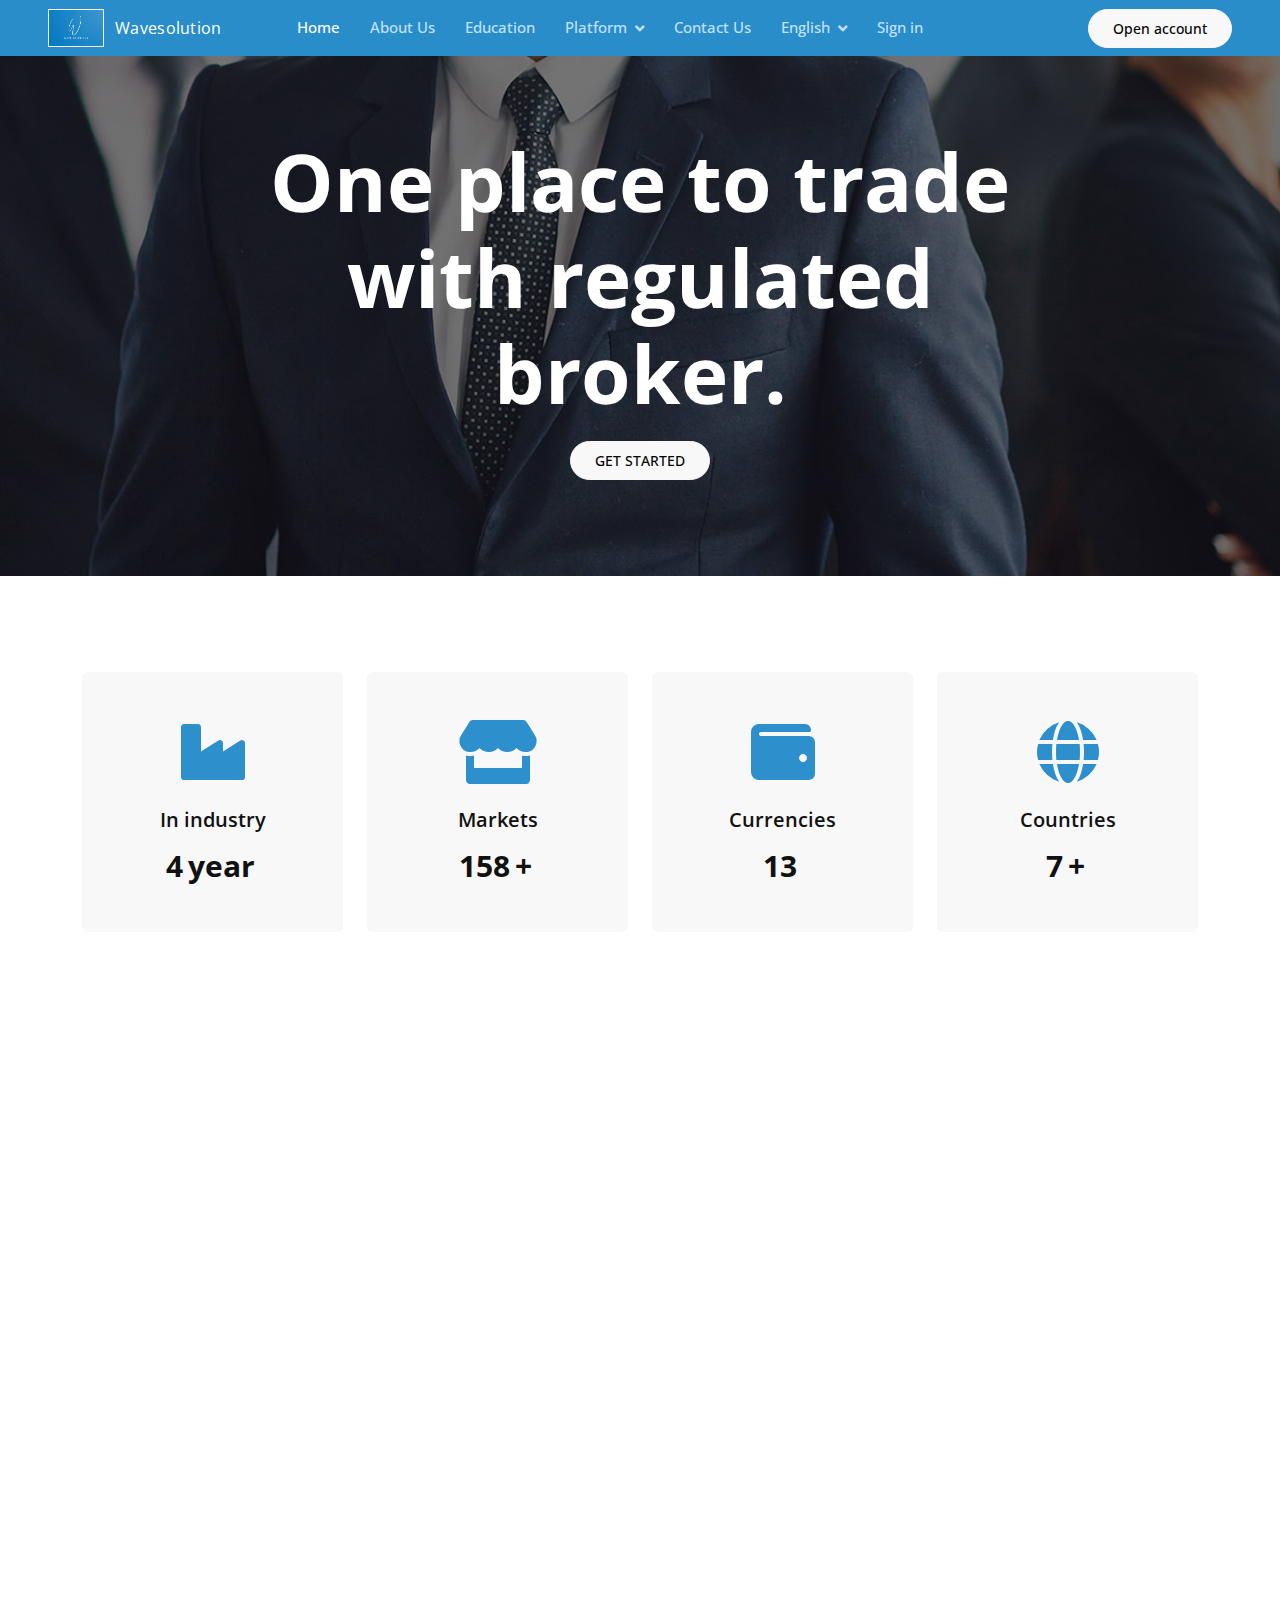
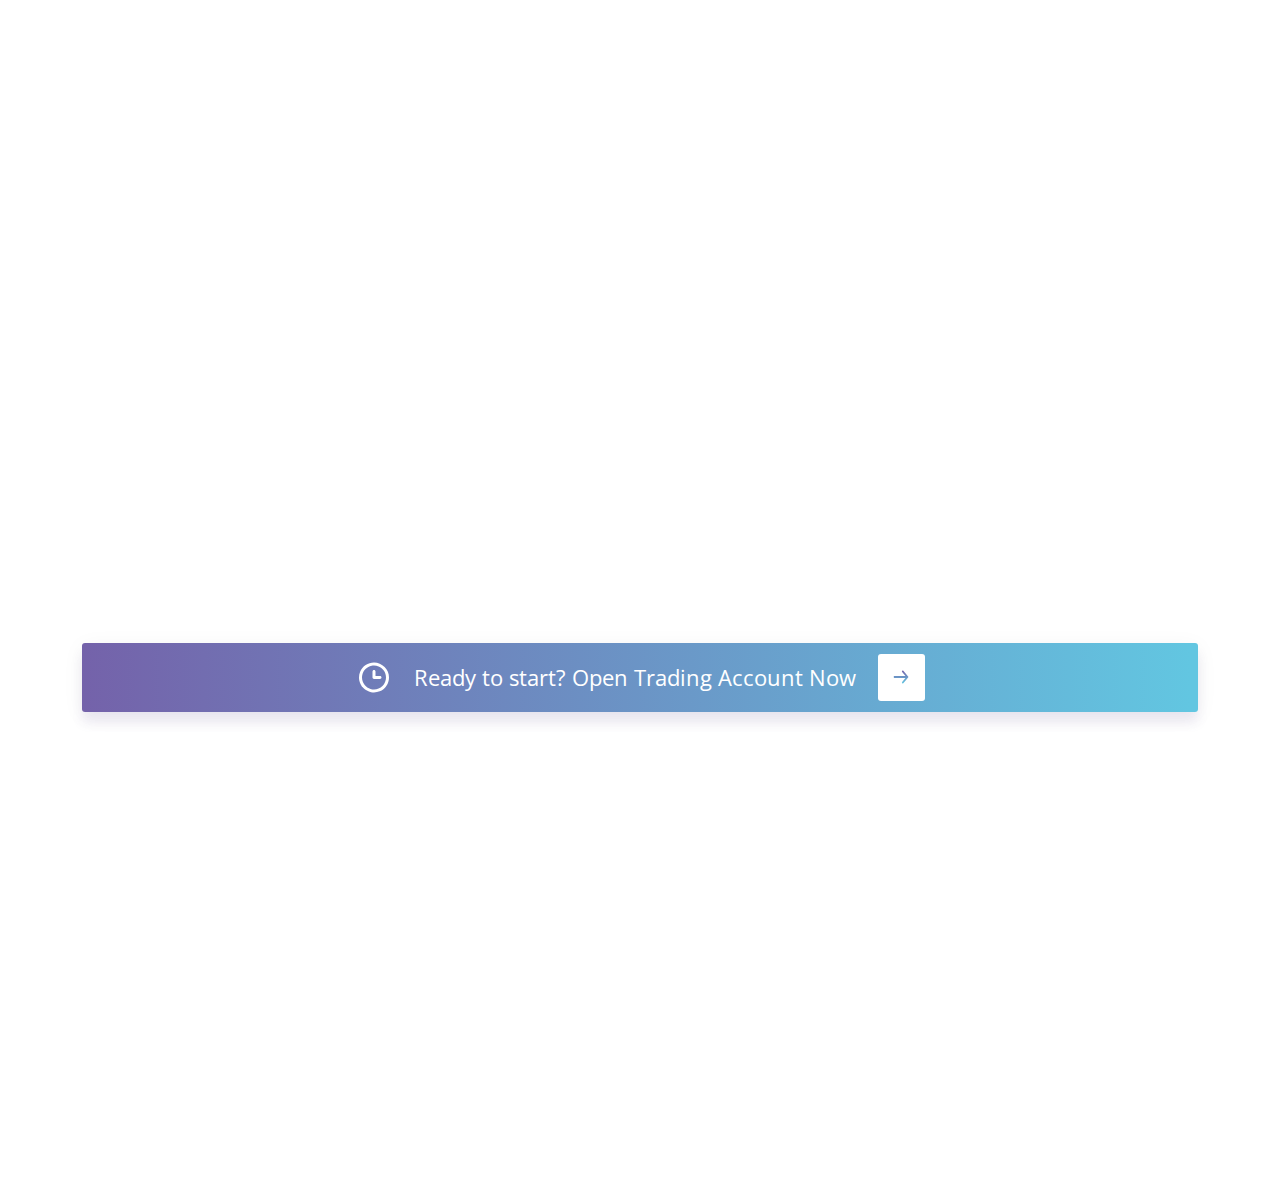
==== commit 3c995495: "add cabinet" ====
--- a/index.html
+++ b/index.html
@@ -326,10 +326,10 @@
                         <a href="#" class="dropdown-item">Italiano</a>
                     </div>
                 </div>
-                <a href="#" class="nav-item nav-link">Sign in</a>
+                <a href="https://account.wave-solution.net" class="nav-item nav-link">Sign in</a>
 
             </div>
-            <a href="#" class="btn btn-sm btn-c-sm btn-light rounded-pill py-2 d-none px-4 d-lg-block">Open account</a>
+            <a href="https://account.wave-solution.net" class="btn btn-sm btn-c-sm btn-light rounded-pill py-2 d-none px-4 d-lg-block">Open account</a>
         </div>
     </nav>
     <!-- Navbar End -->
@@ -351,7 +351,7 @@
                         <div class="p-3" style="max-width: 900px;">
                             <h1 class="display-1 text-white mb-0 animated zoomIn">One place to trade with regulated
                                 broker.</h1>
-                            <a href="#"
+                            <a href="https://account.wave-solution.net"
                                 class="btn btn-sm btn-c-sm btn-light rounded-pill py-2 px-4 d-lg-block mxw m-20-auto">GET
                                 STARTED</a>
                         </div>
@@ -759,8 +759,8 @@
                     <a class="btn btn-link"
                         href="https://download.mql5.com/cdn/web/metaquotes.software.corp/mt5/mt5setup.exe?utm_source=www.metatrader5.com&utm_campaign=download">Download</a>
                     <a class="btn btn-link" href="#">Web Platform MT5</a>
-                    <a class="btn btn-link" href="#">Open Account</a>
-                    <a class="btn btn-link" href="#">Log in</a>
+                    <a class="btn btn-link" href="https://account.wave-solution.net">Open Account</a>
+                    <a class="btn btn-link" href="https://account.wave-solution.net">Log in</a>
                 </div>
                 <form class="col-lg-4 col-md-6">
                     <h5 class="text-light mb-4">Subscribe Us</h5>
